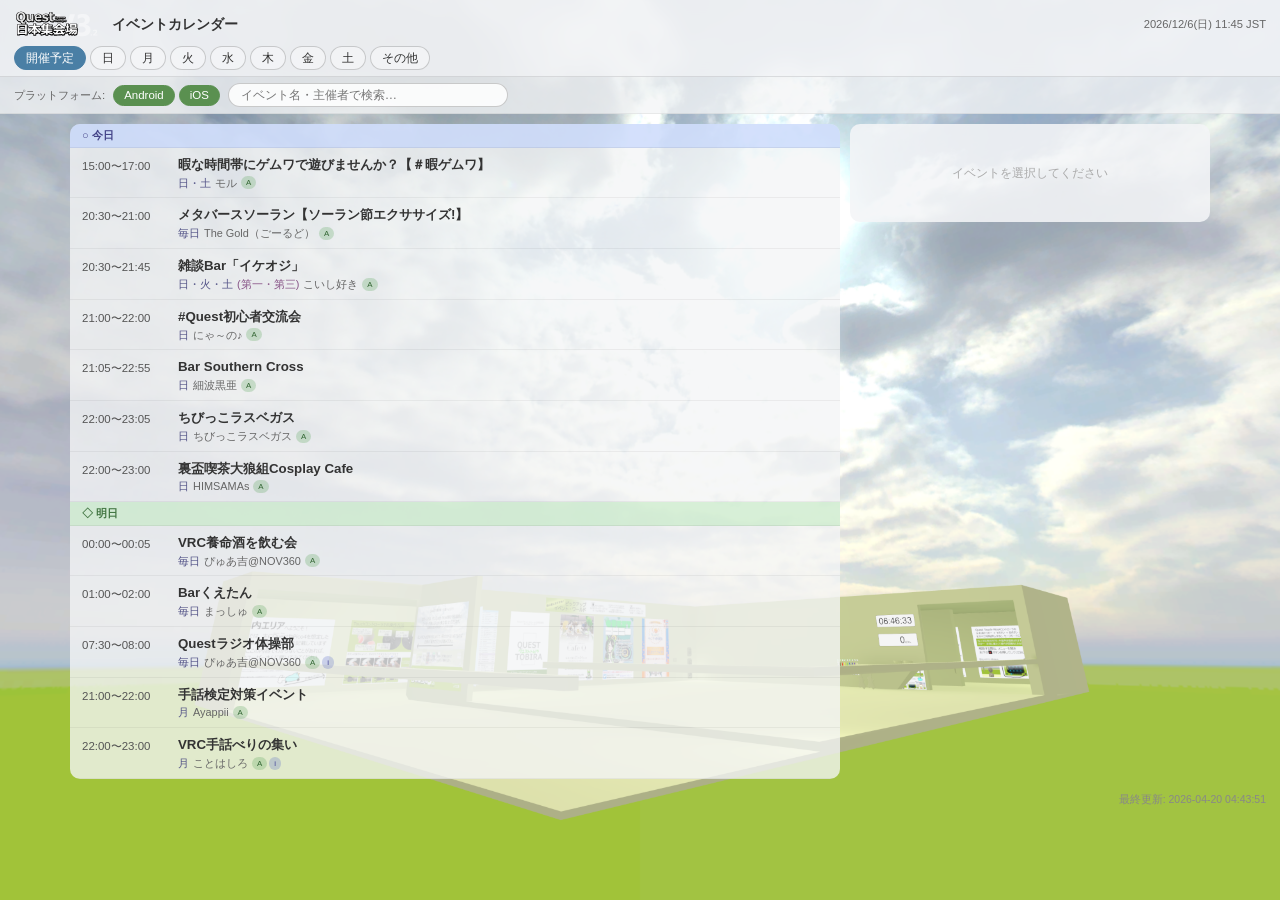
==== qevcal-viewer.html @ d980b52b "Add qevcal-viewer.html - QevCal JSON web viewer Agent-Logs-Url: https://github.com/queshu-official/q" ====
<!DOCTYPE html>
<html lang="ja">

<head>
  <meta charset="utf-8" />
  <meta name="viewport" content="width=device-width, initial-scale=1.0, user-scalable=no" />
  <title>QevCal ビューワー - クエ集イベントカレンダー</title>
  <link rel="stylesheet" href="reset.css" />
  <meta name="description" content="VRChatワールド「Quest日本集会場 (クエ集)」のイベントカレンダービューワーです。" />
  <style>
    /* ========== Base ========== */
    body {
      font-family: "Meiryo UI", MeiryoUI, "メイリオ", Meiryo, "游ゴシック", "Yu Gothic", YuGothic,
        "Hiragino Kaku Gothic ProN", "Hiragino Kaku Gothic Pro", "ＭＳ ゴシック", sans-serif;
      background-image: url(queshu_visual.png);
      background-position: center center;
      background-repeat: no-repeat;
      background-attachment: fixed;
      background-size: cover;
      min-height: 100vh;
      color: #333;
      font-size: 14px;
    }

    a { color: inherit; text-decoration: none; }
    a:hover { text-decoration: underline; }

    /* ========== Header ========== */
    .viewer-header {
      background: rgba(244, 245, 247, 0.92);
      backdrop-filter: blur(6px);
      padding: 8px 14px 6px;
      position: sticky;
      top: 0;
      z-index: 100;
      border-bottom: 1px solid rgba(0, 0, 0, 0.1);
    }

    .header-top {
      display: flex;
      align-items: center;
      gap: 10px;
      margin-bottom: 6px;
    }

    .header-logo { height: 32px; }

    .header-title {
      font-weight: bold;
      font-size: 1em;
      white-space: nowrap;
    }

    .current-datetime {
      margin-left: auto;
      font-size: 0.8em;
      color: #666;
      white-space: nowrap;
    }

    /* ========== Nav buttons ========== */
    .nav-buttons {
      display: flex;
      flex-wrap: wrap;
      gap: 4px;
    }

    .nav-btn {
      padding: 4px 11px;
      border-radius: 9999px;
      background: rgba(244, 245, 247, 0.8);
      border: 1px solid rgba(0, 0, 0, 0.18);
      cursor: pointer;
      font-size: 0.88em;
      transition: background 0.15s, color 0.15s;
      white-space: nowrap;
    }

    .nav-btn:hover { background: rgba(200, 220, 240, 0.9); }

    .nav-btn.active {
      background: #4a7fa5;
      color: #fff;
      border-color: #4a7fa5;
    }

    /* ========== Controls bar ========== */
    .controls {
      display: flex;
      align-items: center;
      flex-wrap: wrap;
      gap: 8px;
      padding: 6px 14px;
      background: rgba(244, 245, 247, 0.78);
      border-bottom: 1px solid rgba(0, 0, 0, 0.06);
    }

    .platform-label { font-size: 0.82em; color: #666; }

    .platform-toggles { display: flex; gap: 4px; }

    .toggle-btn {
      padding: 3px 10px;
      border-radius: 9999px;
      background: rgba(220, 225, 230, 0.8);
      border: 1px solid rgba(0, 0, 0, 0.15);
      cursor: pointer;
      font-size: 0.82em;
      transition: background 0.15s, color 0.15s;
    }

    .toggle-btn.active {
      background: #5a9050;
      color: #fff;
      border-color: #5a9050;
    }

    .search-input {
      flex: 1;
      min-width: 140px;
      max-width: 280px;
      padding: 4px 12px;
      border-radius: 9999px;
      border: 1px solid rgba(0, 0, 0, 0.2);
      background: rgba(255, 255, 255, 0.85);
      font-size: 0.88em;
    }

    .search-input:focus { outline: none; border-color: #4a7fa5; }

    /* ========== Main layout ========== */
    .viewer-main {
      display: grid;
      grid-template-columns: 1fr 360px;
      gap: 10px;
      padding: 10px;
      max-width: 1160px;
      margin: 0 auto;
    }

    /* ========== Event list panel ========== */
    .event-list-panel {
      background: rgba(244, 245, 247, 0.78);
      border-radius: 10px;
      overflow-y: auto;
      max-height: calc(100vh - 140px);
    }

    /* Section headers (開催中 / これから / 今日 / 明日) */
    .section-header {
      padding: 5px 12px;
      font-size: 0.78em;
      font-weight: bold;
      background: rgba(190, 205, 220, 0.55);
      border-bottom: 1px solid rgba(0, 0, 0, 0.06);
      position: sticky;
      top: 0;
      z-index: 5;
    }

    .section-header.now    { color: #b33; background: rgba(255, 200, 200, 0.6); }
    .section-header.upcoming { color: #864; background: rgba(255, 235, 150, 0.6); }
    .section-header.today  { color: #448; background: rgba(190, 210, 255, 0.6); }
    .section-header.tomorrow { color: #474; background: rgba(195, 235, 195, 0.6); }

    /* Event item */
    .event-item {
      display: flex;
      align-items: flex-start;
      padding: 8px 12px;
      border-bottom: 1px solid rgba(0, 0, 0, 0.05);
      cursor: pointer;
      transition: background 0.12s;
    }

    .event-item:hover { background: rgba(180, 210, 235, 0.45); }
    .event-item.selected { background: rgba(74, 127, 165, 0.22); }

    .event-time {
      font-size: 0.82em;
      color: #555;
      min-width: 88px;
      margin-right: 8px;
      padding-top: 2px;
      white-space: nowrap;
      line-height: 1.5;
    }

    .event-info { flex: 1; min-width: 0; }

    .event-name {
      font-size: 0.95em;
      font-weight: bold;
      line-height: 1.4;
      word-break: break-all;
    }

    .event-meta {
      display: flex;
      flex-wrap: wrap;
      align-items: center;
      gap: 4px;
      font-size: 0.78em;
      color: #666;
      margin-top: 2px;
    }

    .event-schedule { color: #558; }
    .event-biweekly { color: #858; }

    .platform-badges { display: flex; gap: 2px; }

    .platform-badge {
      font-size: 0.72em;
      padding: 1px 5px;
      border-radius: 9999px;
      line-height: 1.4;
    }

    .platform-badge.android { background: rgba(80, 160, 80, 0.25); color: #363; }
    .platform-badge.ios     { background: rgba(80, 100, 200, 0.25); color: #449; }

    /* Empty / loading state */
    .empty-state {
      padding: 28px 20px;
      text-align: center;
      color: #888;
      font-size: 0.9em;
    }

    /* ========== Detail panel ========== */
    .detail-panel {
      background: rgba(244, 245, 247, 0.88);
      border-radius: 10px;
      padding: 14px;
      overflow-y: auto;
      max-height: calc(100vh - 140px);
      position: sticky;
      top: 10px;
      align-self: start;
    }

    .detail-close-btn {
      display: none;
      position: absolute;
      top: 8px;
      right: 12px;
      cursor: pointer;
      font-size: 1.2em;
      color: #888;
      background: none;
      border: none;
    }

    .detail-empty {
      color: #aaa;
      text-align: center;
      padding: 28px 12px;
      font-size: 0.88em;
    }

    .detail-event-name {
      font-size: 1.05em;
      font-weight: bold;
      line-height: 1.5;
      margin-bottom: 12px;
      word-break: break-all;
    }

    .detail-row {
      display: flex;
      gap: 8px;
      margin-bottom: 7px;
      font-size: 0.88em;
    }

    .detail-label {
      color: #888;
      min-width: 64px;
      flex-shrink: 0;
    }

    .detail-value { flex: 1; word-break: break-all; }

    .detail-notice {
      margin-top: 10px;
      padding: 8px 10px;
      background: rgba(255, 220, 90, 0.3);
      border-radius: 8px;
      font-size: 0.82em;
      color: #664;
      border-left: 3px solid rgba(200, 160, 0, 0.5);
    }

    .detail-info {
      margin-top: 10px;
      padding: 8px 10px;
      background: rgba(210, 225, 250, 0.35);
      border-radius: 8px;
      font-size: 0.82em;
      color: #445;
      line-height: 1.6;
    }

    .detail-note {
      margin-top: 8px;
      padding: 8px 10px;
      background: rgba(210, 235, 210, 0.35);
      border-radius: 8px;
      font-size: 0.82em;
      color: #464;
      line-height: 1.6;
    }

    .group-link {
      color: #4a7fa5;
      text-decoration: underline;
      word-break: break-all;
    }

    .cross-midnight-note {
      font-size: 0.8em;
      color: #888;
      margin-left: 4px;
    }

    /* ========== Update info ========== */
    .update-info {
      font-size: 0.75em;
      color: #888;
      text-align: right;
      padding: 4px 14px 10px;
    }

    /* ========== Mobile ========== */
    @media (max-width: 768px) {
      body { font-size: 13px; }

      .viewer-main {
        grid-template-columns: 1fr;
        padding: 6px;
        gap: 0;
      }

      .event-list-panel {
        border-radius: 10px 10px 0 0;
        max-height: calc(100vh - 150px);
      }

      .detail-panel {
        display: none;
        position: fixed;
        bottom: 0;
        left: 0;
        right: 0;
        top: auto;
        max-height: 62vh;
        border-radius: 14px 14px 0 0;
        z-index: 200;
        box-shadow: 0 -4px 24px rgba(0, 0, 0, 0.25);
        background: rgba(244, 245, 247, 0.97);
        align-self: auto;
        position: fixed;
      }

      .detail-panel.open { display: block; }

      .detail-close-btn { display: block; }

      .header-top { flex-wrap: wrap; }
      .current-datetime { font-size: 0.75em; }

      .controls { padding: 5px 10px; }
      .search-input { max-width: none; }
    }
  </style>
</head>

<body>
  <!-- ========== Header ========== -->
  <header class="viewer-header">
    <div class="header-top">
      <a href="./"><img class="header-logo" src="queshulogo_vector.svg" alt="Quest日本集会場" /></a>
      <span class="header-title">イベントカレンダー</span>
      <span class="current-datetime" id="currentDateTime"></span>
    </div>
    <nav class="nav-buttons" id="navButtons" role="navigation" aria-label="表示切替">
      <button class="nav-btn active" data-view="daily">開催予定</button>
      <button class="nav-btn" data-view="0">日</button>
      <button class="nav-btn" data-view="1">月</button>
      <button class="nav-btn" data-view="2">火</button>
      <button class="nav-btn" data-view="3">水</button>
      <button class="nav-btn" data-view="4">木</button>
      <button class="nav-btn" data-view="5">金</button>
      <button class="nav-btn" data-view="6">土</button>
      <button class="nav-btn" data-view="none">その他</button>
    </nav>
  </header>

  <!-- ========== Controls ========== -->
  <div class="controls">
    <span class="platform-label">プラットフォーム:</span>
    <div class="platform-toggles">
      <button class="toggle-btn active" id="toggleAndroid">Android</button>
      <button class="toggle-btn active" id="toggleIOS">iOS</button>
    </div>
    <input type="search" class="search-input" id="searchInput"
      placeholder="イベント名・主催者で検索…" autocomplete="off" />
  </div>

  <!-- ========== Main layout ========== -->
  <div class="viewer-main">
    <!-- Event list -->
    <div class="event-list-panel" id="eventListPanel" role="list">
      <div class="empty-state">読み込み中…</div>
    </div>

    <!-- Detail panel -->
    <div class="detail-panel" id="detailPanel" role="complementary" aria-label="イベント詳細">
      <button class="detail-close-btn" id="detailCloseBtn" aria-label="閉じる">✕</button>
      <div class="detail-empty" id="detailEmpty">イベントを選択してください</div>
      <div id="detailContent" hidden></div>
    </div>
  </div>

  <div class="update-info" id="updateInfo"></div>

  <!-- ========== Script ========== -->
  <script>
    /* ============================================================
     * Constants  (mirroring QevCalEnums.cs)
     * ============================================================ */

    /** dayOfWeek bit index → JS getDay() value (0=Sun … 6=Sat) */
    const DAY_NAMES = ['日', '月', '火', '水', '木', '金', '土'];
    const ORDINALS  = ['一', '二', '三', '四', '五'];

    /**
     * joinMethod display labels.
     * Values correspond to VRChat instance access types stored in qevcal.json.
     */
    const JOIN_METHOD_LABELS = {
      1: 'パブリック',
      2: 'グループ公開',
      3: 'フレンド',
      4: 'フレンド+',
      5: 'グループ+',
      6: 'グループ+公開',
      7: 'グループ招待+',
      8: 'グループ',
      9: 'グループ招待'
    };

    /** joinMethod values that require group membership → show GROUP_INSTANCE_NOTICE */
    const GROUP_JOIN_METHODS = new Set([2, 5, 6, 7, 8, 9]);

    const GROUP_INSTANCE_NOTICE =
      'このイベントの参加にはVRChatグループへの参加が必要な場合があります。' +
      'グループIDのリンクからグループに加入してください。';

    /* ============================================================
     * Application state
     * ============================================================ */

    let allEvents    = [];   // raw event objects (augmented with _idx)
    let currentView  = 'daily'; // 'daily' | '0'–'6' (JS day) | 'none'
    let platformFilter = { android: true, ios: true };
    let searchQuery  = '';
    let selectedEventIdx = -1;
    let updateAt     = '';

    /* ============================================================
     * Utility functions
     * ============================================================ */

    /**
     * Return a Date whose UTC fields equal the current Japan Standard Time.
     * Use getUTC*() methods on the returned object to get JST values.
     */
    function getJSTNow() {
      return new Date(Date.now() + 9 * 3600 * 1000);
    }

    /** Convert HHMM integer to minutes from midnight (e.g. 2130 → 1290) */
    function timeToMinutes(t) {
      return Math.floor(t / 100) * 60 + (t % 100);
    }

    /** Format HHMM integer as "HH:MM" string */
    function formatTime(t) {
      const h = Math.floor(t / 100);
      const m = t % 100;
      return String(h).padStart(2, '0') + ':' + String(m).padStart(2, '0');
    }

    /** Build "HH:MM〜HH:MM" (or "HH:MM〜" when endTime crosses midnight to 00:00) */
    function formatTimeRange(event) {
      const start = formatTime(event.startTime);
      if (event.endTime === 0 && event.startTime > 0) {
        return start + '〜';
      }
      return start + '〜' + formatTime(event.endTime);
    }

    /**
     * Returns true when an event's end time is on the NEXT calendar day.
     * Cases:
     *   endTime > 0 && endTime < startTime   → e.g. 23:30–00:30
     *   endTime === 0 && startTime > 0        → starts today, ends at exactly midnight
     */
    function isCrossMidnight(event) {
      if (event.endTime > 0 && event.endTime < event.startTime) return true;
      if (event.endTime === 0 && event.startTime > 0) return true;
      return false;
    }

    /**
     * IsInCurrentWeek (mirroring QevCalMain.IsInCurrentWeek):
     * Returns true when the event's biweekly bitmask includes the occurrence
     * of its weekday for the given date.
     *
     * biweekly bits:  bit0 = 1st, bit1 = 2nd, bit2 = 3rd, bit3 = 4th, bit4 = 5th
     * occurrence = Math.ceil(date / 7) works for any weekday in any month.
     */
    function isInCurrentWeek(biweekly, date) {
      if (!biweekly) return true; // 0 → every week
      const occurrence = Math.ceil(date.getUTCDate() / 7); // 1–5
      return (biweekly & (1 << (occurrence - 1))) !== 0;
    }

    /** True when the event's dayOfWeek bitmask includes jsDay (0=Sun…6=Sat) */
    function hasDayBit(dayOfWeek, jsDay) {
      return (dayOfWeek & (1 << jsDay)) !== 0;
    }

    /** Platform filter: show event if it runs on at least one enabled platform */
    function matchesPlatform(event) {
      // Both off → treat as "no filter"
      if (!platformFilter.android && !platformFilter.ios) return true;
      const hasAndroid = (event.platform & 1) !== 0;
      const hasIOS     = (event.platform & 2) !== 0;
      if (platformFilter.android && hasAndroid) return true;
      if (platformFilter.ios     && hasIOS)     return true;
      return false;
    }

    /** Search filter: match event name or organizer (case-insensitive) */
    function matchesSearch(event) {
      if (!searchQuery) return true;
      const q = searchQuery.toLowerCase();
      return event.eventName.toLowerCase().includes(q) ||
             event.organizer.toLowerCase().includes(q);
    }

    /** Build day-of-week label string, e.g. "月・水・金" or "毎日" */
    function getDayLabel(dayOfWeek) {
      if (dayOfWeek === 127) return '毎日';
      if (dayOfWeek === 0)   return '';
      const days = [];
      for (let i = 0; i < 7; i++) {
        if (dayOfWeek & (1 << i)) days.push(DAY_NAMES[i]);
      }
      return days.join('・');
    }

    /** Build biweekly label, e.g. "第一・第三" */
    function getBiweeklyLabel(biweekly) {
      if (!biweekly) return '';
      const weeks = [];
      for (let i = 0; i < 5; i++) {
        if (biweekly & (1 << i)) weeks.push('第' + ORDINALS[i]);
      }
      return weeks.join('・');
    }

    /* ============================================================
     * Core filtering logic  (mirroring QevCalMain._SetDayOfWeek)
     * ============================================================ */

    /**
     * GetStartedEvent: returns true when an event is currently in progress.
     * Handles cross-midnight events:
     *   - started today and still going (cross-midnight)
     *   - started yesterday and hasn't ended yet today
     *
     * @param {object} event
     * @param {number} nowMinutes  - current time in minutes from midnight (JST)
     * @param {boolean} isYesterdayCheck - true when testing "started yesterday" path
     */
    function getStartedEvent(event, nowMinutes, isYesterdayCheck) {
      const startMin = timeToMinutes(event.startTime);
      const endMin   = timeToMinutes(event.endTime);

      if (isYesterdayCheck) {
        // Event started yesterday and crosses midnight into today
        if (!isCrossMidnight(event)) return false;
        // endTime === 0 → ended exactly at midnight (not in progress any more)
        if (event.endTime === 0) return false;
        return nowMinutes < endMin; // still running if we haven't reached endTime yet
      }

      if (isCrossMidnight(event)) {
        // Started today, crosses midnight → in progress from startTime onwards
        return nowMinutes >= startMin;
      }

      // Regular (same-day) event
      if (event.endTime === 0 && event.startTime === 0) return false; // edge case
      if (endMin === 0) return false; // shouldn't happen for same-day, but guard
      return startMin <= nowMinutes && nowMinutes < endMin;
    }

    /**
     * GetFilteredEvents: return events for a specific day-of-week tab.
     * (mirroring QevCalMain.GetFilteredEvents for the day tabs)
     */
    function getFilteredEvents(jsDay) {
      return allEvents.filter(event => {
        if (!matchesPlatform(event)) return false;
        if (!matchesSearch(event))   return false;
        if (event.dayOfWeek === 0)   return false; // "none" only
        return hasDayBit(event.dayOfWeek, jsDay);
      }).sort((a, b) => a.startTime - b.startTime || a.eventName.localeCompare(b.eventName, 'ja'));
    }

    /** Get events for the その他 tab (dayOfWeek === 0) */
    function getNoneEvents() {
      return allEvents.filter(event => {
        if (!matchesPlatform(event)) return false;
        if (!matchesSearch(event))   return false;
        return event.dayOfWeek === 0;
      });
    }

    /**
     * GetDailyEvents: categorise events for the 開催予定 (Daily) view.
     * Returns { now, upcoming, today, tomorrow } arrays.
     *
     * Section definitions (mirroring QevCalColumn.cs headers):
     *   NOW_STARTED → 開催中  : currently in progress
     *   UPCOMING    → これから : starts within the next 60 minutes
     *   TODAY       → 今日    : starts later today
     *   TOMORROW    → 明日    : scheduled for tomorrow
     */
    function getDailyEvents(now) {
      const nowMin     = now.getUTCHours() * 60 + now.getUTCMinutes();
      const todayDow   = now.getUTCDay(); // 0=Sun … 6=Sat
      const todayDate  = new Date(Date.UTC(now.getUTCFullYear(), now.getUTCMonth(), now.getUTCDate()));
      const yestDate   = new Date(todayDate.getTime() - 86400000);
      const tmrwDate   = new Date(todayDate.getTime() + 86400000);
      const yestDow    = (todayDow + 6) % 7;
      const tmrwDow    = (todayDow + 1) % 7;

      const result = { now: [], upcoming: [], today: [], tomorrow: [] };

      for (const event of allEvents) {
        if (!matchesPlatform(event)) continue;
        if (!matchesSearch(event))   continue;

        /* ---- Does the event occur today? ---- */
        let isToday    = false;
        let isTomorrow = false;

        if (event.dayOfWeek === 0) {
          // Date-specific (dateInMonth) event
          const dim = event.dateInMonth;
          if (dim !== '' && dim !== null && dim !== undefined) {
            const dimStr = String(dim);
            const dates  = dimStr.split(',')
              .map(s => parseInt(s.trim(), 10))
              .filter(n => !isNaN(n));
            if (dates.includes(todayDate.getUTCDate()))  isToday    = true;
            if (dates.includes(tmrwDate.getUTCDate()))   isTomorrow = true;
          }
        } else {
          if (hasDayBit(event.dayOfWeek, todayDow) && isInCurrentWeek(event.biweekly, todayDate)) {
            isToday = true;
          }
          if (hasDayBit(event.dayOfWeek, tmrwDow) && isInCurrentWeek(event.biweekly, tmrwDate)) {
            isTomorrow = true;
          }
        }

        /* ---- Cross-midnight: started yesterday, still running today? ---- */
        let isYestCross = false;
        if (isCrossMidnight(event) && event.dayOfWeek !== 0) {
          if (hasDayBit(event.dayOfWeek, yestDow) && isInCurrentWeek(event.biweekly, yestDate)) {
            isYestCross = true;
          }
        }

        /* ---- Categorise ---- */
        const startMin = timeToMinutes(event.startTime);

        // NOW_STARTED
        const isNow = (isToday && getStartedEvent(event, nowMin, false)) ||
                      (isYestCross && getStartedEvent(event, nowMin, true));

        if (isNow) {
          result.now.push(event);
          continue;
        }

        // UPCOMING (starts within 60 min, only future today events)
        if (isToday && startMin > nowMin && startMin - nowMin <= 60) {
          result.upcoming.push(event);
          continue;
        }

        // TODAY (future today events, not upcoming)
        if (isToday && startMin > nowMin) {
          result.today.push(event);
          continue;
        }

        // TOMORROW
        if (isTomorrow) {
          result.tomorrow.push(event);
        }
      }

      const sortFn = (a, b) => a.startTime - b.startTime ||
        a.eventName.localeCompare(b.eventName, 'ja');
      result.now.sort(sortFn);
      result.upcoming.sort(sortFn);
      result.today.sort(sortFn);
      result.tomorrow.sort(sortFn);

      return result;
    }

    /* ============================================================
     * HTML helpers
     * ============================================================ */

    function esc(str) {
      return String(str)
        .replace(/&/g, '&amp;')
        .replace(/</g, '&lt;')
        .replace(/>/g, '&gt;')
        .replace(/"/g, '&quot;');
    }

    function platformBadgesHtml(platform) {
      const parts = [];
      if (platform & 1) parts.push('<span class="platform-badge android">A</span>');
      if (platform & 2) parts.push('<span class="platform-badge ios">i</span>');
      return parts.length
        ? '<span class="platform-badges">' + parts.join('') + '</span>'
        : '';
    }

    /** Render a single event list item (mirroring QevCalColumn list cell) */
    function renderEventItem(event) {
      const dayLabel      = getDayLabel(event.dayOfWeek);
      const biweeklyLabel = getBiweeklyLabel(event.biweekly);
      const isSelected    = event._idx === selectedEventIdx ? ' selected' : '';

      let scheduleHtml = '';
      if (event.dayOfWeek !== 0) {
        if (dayLabel)      scheduleHtml += '<span class="event-schedule">' + esc(dayLabel) + '</span>';
        if (biweeklyLabel) scheduleHtml += '<span class="event-biweekly">(' + esc(biweeklyLabel) + ')</span>';
      } else {
        const dim = event.dateInMonth;
        if (dim !== '' && dim !== null && dim !== undefined) {
          const dimStr = String(dim);
          const dimNum = parseInt(dimStr, 10);
          const label  = !isNaN(dimNum) ? '毎月' + dimNum + '日' : dimStr;
          scheduleHtml += '<span class="event-schedule">' + esc(label) + '</span>';
        }
      }

      return '<div class="event-item' + isSelected + '" role="listitem" data-idx="' + event._idx + '">' +
        '<div class="event-time">' + esc(formatTimeRange(event)) + '</div>' +
        '<div class="event-info">' +
          '<div class="event-name">' + esc(event.eventName) + '</div>' +
          '<div class="event-meta">' +
            scheduleHtml +
            (event.organizer ? '<span>' + esc(event.organizer) + '</span>' : '') +
            platformBadgesHtml(event.platform) +
          '</div>' +
        '</div>' +
      '</div>';
    }

    function renderSectionHeader(text, cls) {
      return '<div class="section-header ' + cls + '">' + esc(text) + '</div>';
    }

    /* ============================================================
     * View renderers
     * ============================================================ */

    function renderDailyView(grouped) {
      let html = '';

      if (grouped.now.length) {
        html += renderSectionHeader('● 開催中', 'now');
        grouped.now.forEach(e => { html += renderEventItem(e); });
      }
      if (grouped.upcoming.length) {
        html += renderSectionHeader('◎ これから', 'upcoming');
        grouped.upcoming.forEach(e => { html += renderEventItem(e); });
      }
      if (grouped.today.length) {
        html += renderSectionHeader('○ 今日', 'today');
        grouped.today.forEach(e => { html += renderEventItem(e); });
      }
      if (grouped.tomorrow.length) {
        html += renderSectionHeader('◇ 明日', 'tomorrow');
        grouped.tomorrow.forEach(e => { html += renderEventItem(e); });
      }

      if (!html) {
        html = '<div class="empty-state">本日のイベントはありません</div>';
      }
      return html;
    }

    function renderDayView(jsDay) {
      const events = getFilteredEvents(jsDay);
      if (!events.length) {
        return '<div class="empty-state">' + DAY_NAMES[jsDay] + '曜日のイベントはありません</div>';
      }
      return events.map(renderEventItem).join('');
    }

    function renderNoneView() {
      const events = getNoneEvents();
      if (!events.length) {
        return '<div class="empty-state">その他のイベントはありません</div>';
      }
      return events.map(renderEventItem).join('');
    }

    /* ============================================================
     * Detail panel  (mirroring QevCalOverview.cs)
     * ============================================================ */

    function renderDetail(event) {
      const emptyEl   = document.getElementById('detailEmpty');
      const contentEl = document.getElementById('detailContent');

      if (!event) {
        emptyEl.removeAttribute('hidden');
        contentEl.setAttribute('hidden', '');
        return;
      }

      emptyEl.setAttribute('hidden', '');
      contentEl.removeAttribute('hidden');

      const joinLabel  = JOIN_METHOD_LABELS[event.joinMethod] || ('方式 ' + event.joinMethod);
      const isGroupType = GROUP_JOIN_METHODS.has(event.joinMethod);
      const biweeklyLabel = getBiweeklyLabel(event.biweekly);
      const crossMid   = isCrossMidnight(event);

      let html = '<div class="detail-event-name">' + esc(event.eventName) + '</div>';

      // Organizer
      if (event.organizer) {
        html += detailRow('主催者', esc(event.organizer));
      }

      // Time
      let timeVal = esc(formatTimeRange(event));
      if (crossMid) timeVal += '<span class="cross-midnight-note">（日付跨ぎ）</span>';
      html += detailRow('時間', timeVal);

      // Schedule
      if (event.dayOfWeek !== 0) {
        const dayLabel = getDayLabel(event.dayOfWeek);
        let sched = esc(dayLabel);
        if (biweeklyLabel) sched += ' <span style="color:#858">' + esc(biweeklyLabel) + '</span>';
        html += detailRow('開催日', sched);
      } else {
        const dim = event.dateInMonth;
        if (dim !== '' && dim !== null && dim !== undefined) {
          const dimStr = String(dim);
          const dimNum = parseInt(dimStr, 10);
          const label  = !isNaN(dimNum) ? '毎月' + dimNum + '日' : esc(dimStr);
          html += detailRow('開催日', label);
        }
      }

      // Join method
      html += detailRow('参加方法', esc(joinLabel));

      // Platform
      const platformNames = [];
      if (event.platform & 1) platformNames.push('Android (Quest)');
      if (event.platform & 2) platformNames.push('iOS (PC)');
      html += detailRow('対応機種', esc(platformNames.join(' / ')));

      // GROUP_INSTANCE_NOTICE
      if (isGroupType && event.groupId) {
        html += '<div class="detail-notice">⚠ ' + esc(GROUP_INSTANCE_NOTICE) + '</div>';
      }

      // Group ID link
      if (event.groupId) {
        const groupUrl = 'https://vrchat.com/home/group/' + encodeURIComponent(event.groupId);
        const linkHtml = '<a class="group-link" href="' + esc(groupUrl) +
          '" target="_blank" rel="noopener noreferrer">' + esc(event.groupId) + '</a>';
        html += detailRow('グループ', linkHtml);
      }

      // Information
      if (event.information) {
        html += '<div class="detail-info">' + esc(event.information) + '</div>';
      }

      // Note
      if (event.note) {
        html += '<div class="detail-note">📝 ' + esc(event.note) + '</div>';
      }

      contentEl.innerHTML = html;

      // Open on mobile
      document.getElementById('detailPanel').classList.add('open');
    }

    function detailRow(label, valueHtml) {
      return '<div class="detail-row">' +
        '<span class="detail-label">' + esc(label) + '</span>' +
        '<span class="detail-value">' + valueHtml + '</span>' +
        '</div>';
    }

    /* ============================================================
     * Main render orchestrator
     * ============================================================ */

    function render() {
      const now      = getJSTNow();
      const listEl   = document.getElementById('eventListPanel');
      let html       = '';

      if (currentView === 'daily') {
        html = renderDailyView(getDailyEvents(now));
      } else if (currentView === 'none') {
        html = renderNoneView();
      } else {
        html = renderDayView(parseInt(currentView, 10));
      }

      listEl.innerHTML = html;

      // Attach click handlers
      listEl.querySelectorAll('.event-item').forEach(el => {
        el.addEventListener('click', () => {
          const idx = parseInt(el.dataset.idx, 10);
          selectEvent(idx);
        });
      });

      updateCurrentDateTime(now);
    }

    function selectEvent(idx) {
      selectedEventIdx = idx;
      const event = allEvents[idx];
      renderDetail(event);

      // Update selected class
      document.querySelectorAll('.event-item').forEach(el => {
        el.classList.toggle('selected', parseInt(el.dataset.idx, 10) === idx);
      });
    }

    function closeDetail() {
      document.getElementById('detailPanel').classList.remove('open');
      selectedEventIdx = -1;
      renderDetail(null);
      document.querySelectorAll('.event-item.selected').forEach(el => el.classList.remove('selected'));
    }

    function updateCurrentDateTime(now) {
      const el = document.getElementById('currentDateTime');
      if (!el) return;
      const y  = now.getUTCFullYear();
      const mo = now.getUTCMonth() + 1;
      const d  = now.getUTCDate();
      const dow = DAY_NAMES[now.getUTCDay()];
      const h  = String(now.getUTCHours()).padStart(2, '0');
      const mi = String(now.getUTCMinutes()).padStart(2, '0');
      el.textContent = y + '/' + mo + '/' + d + '(' + dow + ') ' + h + ':' + mi + ' JST';
    }

    /* ============================================================
     * Data loading
     * ============================================================ */

    async function loadData() {
      try {
        const resp = await fetch('./qevcal.json');
        if (!resp.ok) throw new Error('HTTP ' + resp.status);
        const data = await resp.json();

        // Augment each event with a stable index
        allEvents = (data.events || []).map((e, i) => Object.assign({}, e, { _idx: i }));
        updateAt  = data.updateAt || '';

        const updateEl = document.getElementById('updateInfo');
        if (updateEl && updateAt) {
          updateEl.textContent = '最終更新: ' + updateAt;
        }

        render();

        // Refresh display every 60 seconds (re-render daily view for time categories)
        setInterval(() => {
          if (currentView === 'daily') render();
          else updateCurrentDateTime(getJSTNow());
        }, 60000);

      } catch (err) {
        document.getElementById('eventListPanel').innerHTML =
          '<div class="empty-state">データの読み込みに失敗しました。<br>' + esc(String(err)) + '</div>';
        console.error('QevCal load error:', err);
      }
    }

    /* ============================================================
     * Event listeners
     * ============================================================ */

    // Nav tab buttons
    document.getElementById('navButtons').addEventListener('click', e => {
      const btn = e.target.closest('.nav-btn');
      if (!btn) return;
      document.querySelectorAll('.nav-btn').forEach(b => b.classList.remove('active'));
      btn.classList.add('active');
      currentView = btn.dataset.view;
      selectedEventIdx = -1;
      renderDetail(null);
      render();
    });

    // Platform toggles
    document.getElementById('toggleAndroid').addEventListener('click', function () {
      platformFilter.android = !platformFilter.android;
      this.classList.toggle('active', platformFilter.android);
      render();
    });

    document.getElementById('toggleIOS').addEventListener('click', function () {
      platformFilter.ios = !platformFilter.ios;
      this.classList.toggle('active', platformFilter.ios);
      render();
    });

    // Search (debounced)
    let searchTimer;
    document.getElementById('searchInput').addEventListener('input', function () {
      clearTimeout(searchTimer);
      searchTimer = setTimeout(() => {
        searchQuery = this.value.trim();
        render();
      }, 200);
    });

    // Close detail panel (mobile)
    document.getElementById('detailCloseBtn').addEventListener('click', closeDetail);

    // Close detail when tapping backdrop on mobile
    document.addEventListener('keydown', e => {
      if (e.key === 'Escape') closeDetail();
    });

    /* ============================================================
     * Bootstrap
     * ============================================================ */
    loadData();
  </script>
</body>

</html>
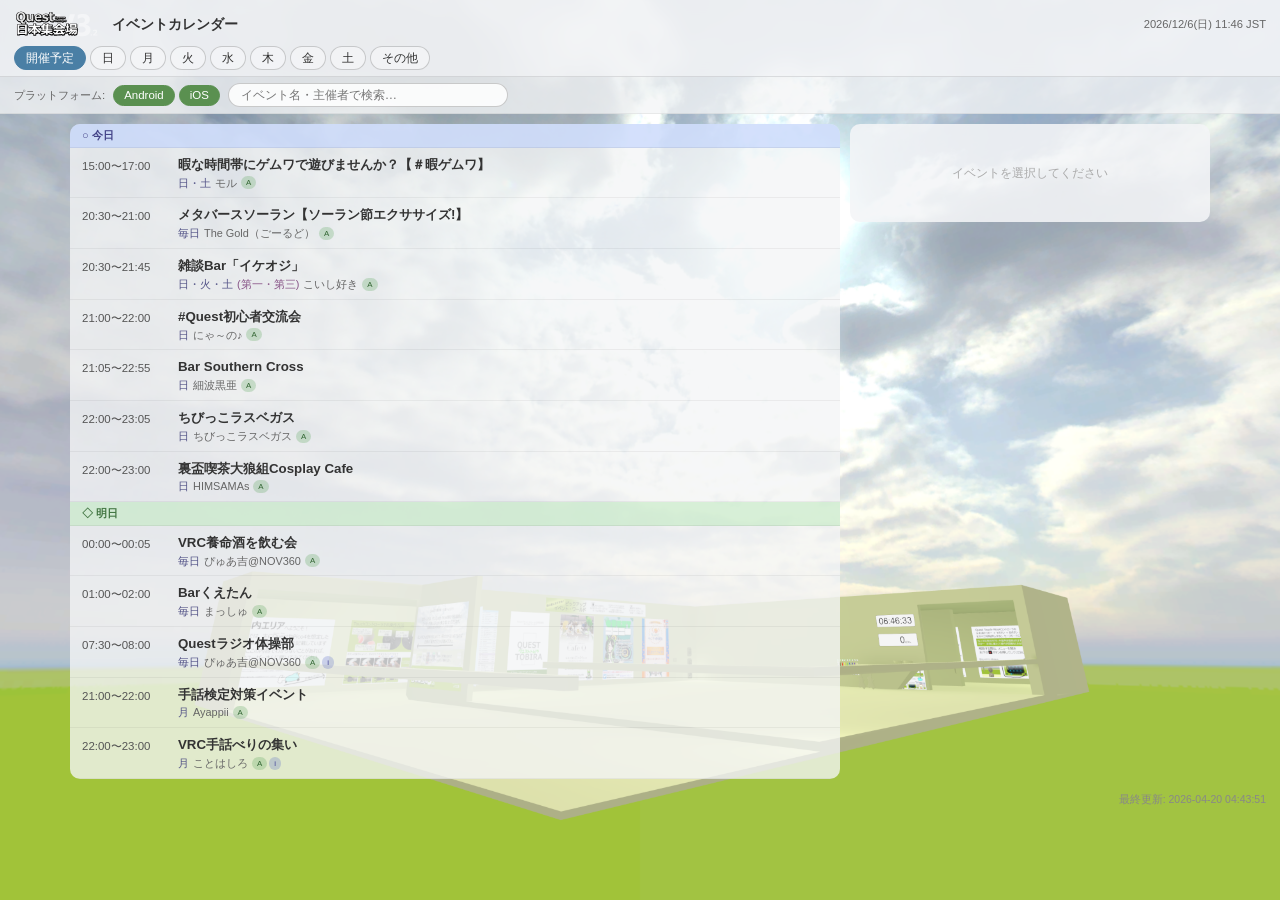
==== commit bf82071b: "Fix comment typo in isInCurrentWeek and clarify platform label Agent-Logs-Url: https://github.com/qu" ====
--- a/qevcal-viewer.html
+++ b/qevcal-viewer.html
@@ -520,7 +520,7 @@
      * of its weekday for the given date.
      *
      * biweekly bits:  bit0 = 1st, bit1 = 2nd, bit2 = 3rd, bit3 = 4th, bit4 = 5th
-     * occurrence = Math.ceil(date / 7) works for any weekday in any month.
+     * occurrence = Math.ceil(date.getUTCDate() / 7) works for any weekday in any month.
      */
     function isInCurrentWeek(biweekly, date) {
       if (!biweekly) return true; // 0 → every week
@@ -889,7 +889,7 @@
       // Platform
       const platformNames = [];
       if (event.platform & 1) platformNames.push('Android (Quest)');
-      if (event.platform & 2) platformNames.push('iOS (PC)');
+      if (event.platform & 2) platformNames.push('PC / iOS');
       html += detailRow('対応機種', esc(platformNames.join(' / ')));
 
       // GROUP_INSTANCE_NOTICE
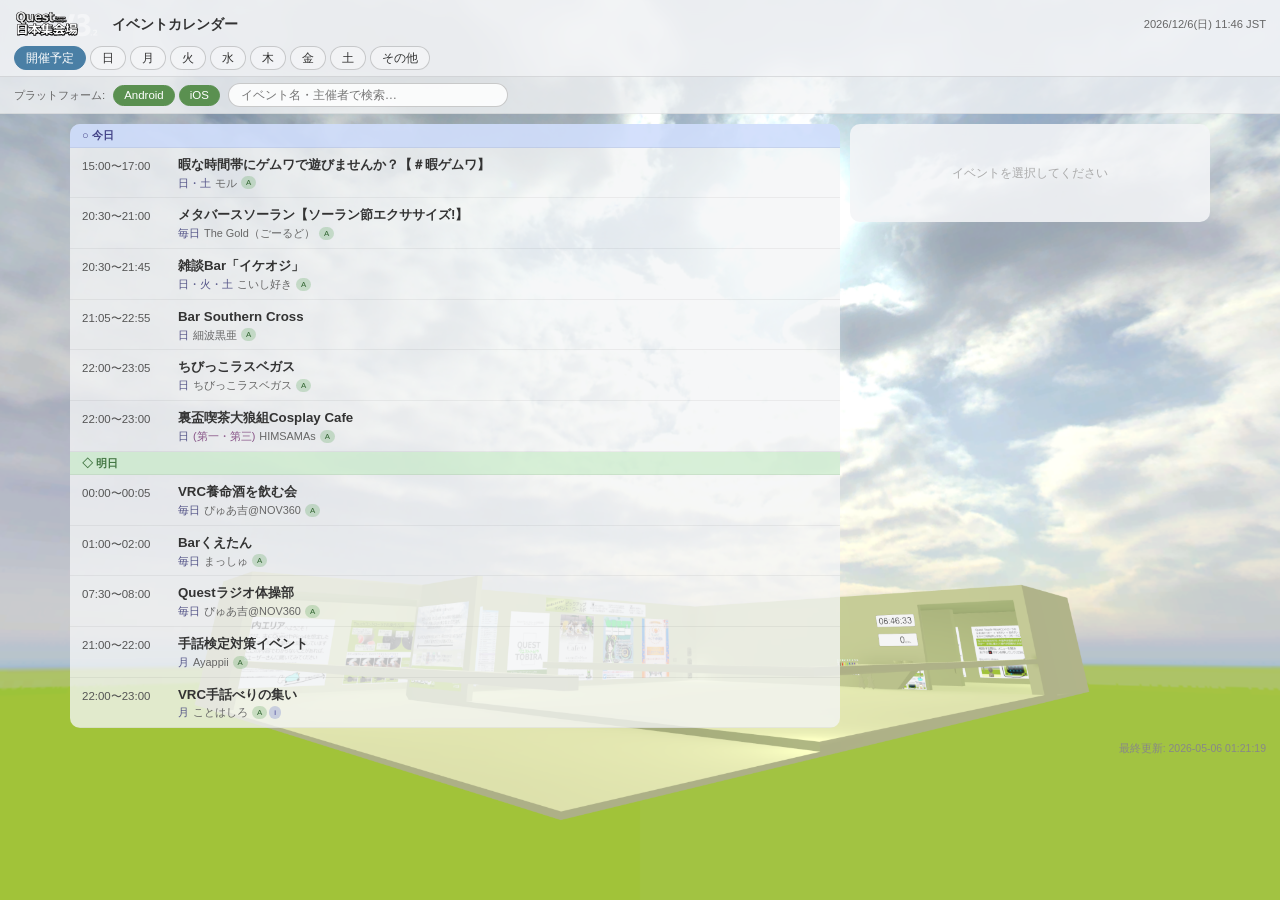
==== commit 4fa6596a: "norobots追加" ====
--- a/qevcal-viewer.html
+++ b/qevcal-viewer.html
@@ -4,6 +4,7 @@
 <head>
   <meta charset="utf-8" />
   <meta name="viewport" content="width=device-width, initial-scale=1.0, user-scalable=no" />
+  <meta name="robots" content="noindex,nofollow,noarchive">
   <title>QevCal ビューワー - クエ集イベントカレンダー</title>
   <link rel="stylesheet" href="reset.css" />
   <meta name="description" content="VRChatワールド「Quest日本集会場 (クエ集)」のイベントカレンダービューワーです。" />
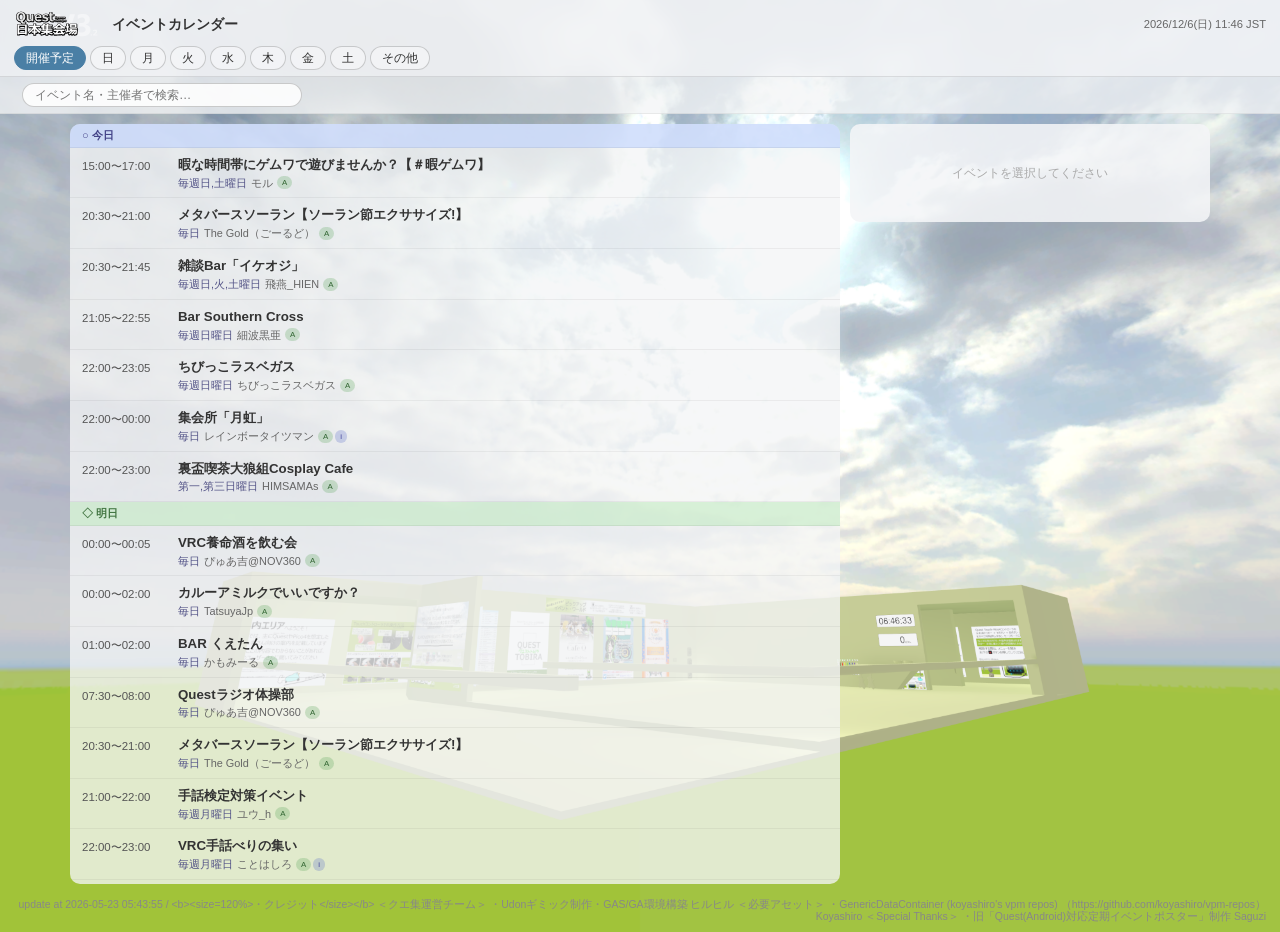
==== commit 9bb3aadb: "Align qevcal-viewer.html with current QevCalMain.cs behavior" ====
--- a/qevcal-viewer.html
+++ b/qevcal-viewer.html
@@ -116,6 +116,8 @@
       border-color: #5a9050;
     }
 
+    .toggle-btn[hidden] { display: none !important; }
+
     .search-input {
       flex: 1;
       min-width: 140px;
@@ -159,9 +161,9 @@
       z-index: 5;
     }
 
-    .section-header.now    { color: #b33; background: rgba(255, 200, 200, 0.6); }
+    .section-header.now { color: #b33; background: rgba(255, 200, 200, 0.6); }
     .section-header.upcoming { color: #864; background: rgba(255, 235, 150, 0.6); }
-    .section-header.today  { color: #448; background: rgba(190, 210, 255, 0.6); }
+    .section-header.today { color: #448; background: rgba(190, 210, 255, 0.6); }
     .section-header.tomorrow { color: #474; background: rgba(195, 235, 195, 0.6); }
 
     /* Event item */
@@ -208,7 +210,6 @@
 
     .event-schedule { color: #558; }
     .event-biweekly { color: #858; }
-
     .platform-badges { display: flex; gap: 2px; }
 
     .platform-badge {
@@ -219,7 +220,7 @@
     }
 
     .platform-badge.android { background: rgba(80, 160, 80, 0.25); color: #363; }
-    .platform-badge.ios     { background: rgba(80, 100, 200, 0.25); color: #449; }
+    .platform-badge.ios { background: rgba(80, 100, 200, 0.25); color: #449; }
 
     /* Empty / loading state */
     .empty-state {
@@ -301,6 +302,7 @@
       font-size: 0.82em;
       color: #445;
       line-height: 1.6;
+      white-space: pre-wrap;
     }
 
     .detail-note {
@@ -311,6 +313,7 @@
       font-size: 0.82em;
       color: #464;
       line-height: 1.6;
+      white-space: pre-wrap;
     }
 
     .group-link {
@@ -361,16 +364,12 @@
         box-shadow: 0 -4px 24px rgba(0, 0, 0, 0.25);
         background: rgba(244, 245, 247, 0.97);
         align-self: auto;
-        position: fixed;
       }
 
       .detail-panel.open { display: block; }
-
       .detail-close-btn { display: block; }
-
       .header-top { flex-wrap: wrap; }
       .current-datetime { font-size: 0.75em; }
-
       .controls { padding: 5px 10px; }
       .search-input { max-width: none; }
     }
@@ -378,7 +377,6 @@
 </head>
 
 <body>
-  <!-- ========== Header ========== -->
   <header class="viewer-header">
     <div class="header-top">
       <a href="./"><img class="header-logo" src="queshulogo_vector.svg" alt="Quest日本集会場" /></a>
@@ -398,10 +396,9 @@
     </nav>
   </header>
 
-  <!-- ========== Controls ========== -->
   <div class="controls">
-    <span class="platform-label">プラットフォーム:</span>
-    <div class="platform-toggles">
+    <span class="platform-label" id="platformLabel">プラットフォーム:</span>
+    <div class="platform-toggles" id="platformToggles">
       <button class="toggle-btn active" id="toggleAndroid">Android</button>
       <button class="toggle-btn active" id="toggleIOS">iOS</button>
     </div>
@@ -409,14 +406,11 @@
       placeholder="イベント名・主催者で検索…" autocomplete="off" />
   </div>
 
-  <!-- ========== Main layout ========== -->
   <div class="viewer-main">
-    <!-- Event list -->
     <div class="event-list-panel" id="eventListPanel" role="list">
       <div class="empty-state">読み込み中…</div>
     </div>
 
-    <!-- Detail panel -->
     <div class="detail-panel" id="detailPanel" role="complementary" aria-label="イベント詳細">
       <button class="detail-close-btn" id="detailCloseBtn" aria-label="閉じる">✕</button>
       <div class="detail-empty" id="detailEmpty">イベントを選択してください</div>
@@ -426,313 +420,267 @@
 
   <div class="update-info" id="updateInfo"></div>
 
-  <!-- ========== Script ========== -->
   <script>
-    /* ============================================================
-     * Constants  (mirroring QevCalEnums.cs)
-     * ============================================================ */
-
-    /** dayOfWeek bit index → JS getDay() value (0=Sun … 6=Sat) */
     const DAY_NAMES = ['日', '月', '火', '水', '木', '金', '土'];
-    const ORDINALS  = ['一', '二', '三', '四', '五'];
-
-    /**
-     * joinMethod display labels.
-     * Values correspond to VRChat instance access types stored in qevcal.json.
-     */
+    const ORDINALS = ['一', '二', '三', '四', '五'];
+    const UPCOMING_EVENT_HOUR_RANGE = 1;
+
+    const SPECIAL_FLAGS = {
+      hideEndTime: 1 << 0,
+      forceEveryDay: 1 << 1,
+      forceEveryWeek: 1 << 2
+    };
+
     const JOIN_METHOD_LABELS = {
-      1: 'パブリック',
-      2: 'グループ公開',
-      3: 'フレンド',
-      4: 'フレンド+',
-      5: 'グループ+',
-      6: 'グループ+公開',
-      7: 'グループ招待+',
-      8: 'グループ',
-      9: 'グループ招待'
+      0: 'その他',
+      1: 'Public',
+      2: 'GroupPublic',
+      3: 'Group+',
+      4: 'GroupOnly',
+      5: 'Friend+',
+      6: 'FriendOnly',
+      7: 'Invite',
+      8: 'グループ(種別未確認)',
+      9: 'フレンド(種別未確認)'
     };
 
-    /** joinMethod values that require group membership → show GROUP_INSTANCE_NOTICE */
-    const GROUP_JOIN_METHODS = new Set([2, 5, 6, 7, 8, 9]);
-
+    const GROUP_JOIN_METHODS = new Set([2, 3, 4, 8]);
     const GROUP_INSTANCE_NOTICE =
       'このイベントの参加にはVRChatグループへの参加が必要な場合があります。' +
       'グループIDのリンクからグループに加入してください。';
 
-    /* ============================================================
-     * Application state
-     * ============================================================ */
-
-    let allEvents    = [];   // raw event objects (augmented with _idx)
-    let currentView  = 'daily'; // 'daily' | '0'–'6' (JS day) | 'none'
-    let platformFilter = { android: true, ios: true };
-    let searchQuery  = '';
+    let allEvents = [];
+    let currentView = 'daily';
+    let onlyIos = false;
+    let allowIosToggle = true;
+    let searchQuery = '';
     let selectedEventIdx = -1;
-    let updateAt     = '';
-
-    /* ============================================================
-     * Utility functions
-     * ============================================================ */
-
-    /**
-     * Return a Date whose UTC fields equal the current Japan Standard Time.
-     * Use getUTC*() methods on the returned object to get JST values.
-     */
+    let updateAt = '';
+    let credit = '';
+
     function getJSTNow() {
       return new Date(Date.now() + 9 * 3600 * 1000);
     }
 
-    /** Convert HHMM integer to minutes from midnight (e.g. 2130 → 1290) */
     function timeToMinutes(t) {
       return Math.floor(t / 100) * 60 + (t % 100);
     }
 
-    /** Format HHMM integer as "HH:MM" string */
     function formatTime(t) {
       const h = Math.floor(t / 100);
       const m = t % 100;
       return String(h).padStart(2, '0') + ':' + String(m).padStart(2, '0');
     }
 
-    /** Build "HH:MM〜HH:MM" (or "HH:MM〜" when endTime crosses midnight to 00:00) */
+    function hasSpecialFlag(event, flag) {
+      return ((event.specialFlag || 0) & flag) !== 0;
+    }
+
+    function parseDateInMonth(dateInMonth) {
+      if (dateInMonth === '' || dateInMonth == null) return [];
+      return String(dateInMonth)
+        .split(',')
+        .map(s => parseInt(s.trim(), 10))
+        .filter(n => !Number.isNaN(n) && n >= 1 && n <= 31);
+    }
+
     function formatTimeRange(event) {
       const start = formatTime(event.startTime);
-      if (event.endTime === 0 && event.startTime > 0) {
-        return start + '〜';
-      }
+      if (hasSpecialFlag(event, SPECIAL_FLAGS.hideEndTime)) return start + '〜';
       return start + '〜' + formatTime(event.endTime);
     }
 
-    /**
-     * Returns true when an event's end time is on the NEXT calendar day.
-     * Cases:
-     *   endTime > 0 && endTime < startTime   → e.g. 23:30–00:30
-     *   endTime === 0 && startTime > 0        → starts today, ends at exactly midnight
-     */
     function isCrossMidnight(event) {
-      if (event.endTime > 0 && event.endTime < event.startTime) return true;
-      if (event.endTime === 0 && event.startTime > 0) return true;
-      return false;
-    }
-
-    /**
-     * IsInCurrentWeek (mirroring QevCalMain.IsInCurrentWeek):
-     * Returns true when the event's biweekly bitmask includes the occurrence
-     * of its weekday for the given date.
-     *
-     * biweekly bits:  bit0 = 1st, bit1 = 2nd, bit2 = 3rd, bit3 = 4th, bit4 = 5th
-     * occurrence = Math.ceil(date.getUTCDate() / 7) works for any weekday in any month.
-     */
-    function isInCurrentWeek(biweekly, date) {
-      if (!biweekly) return true; // 0 → every week
-      const occurrence = Math.ceil(date.getUTCDate() / 7); // 1–5
-      return (biweekly & (1 << (occurrence - 1))) !== 0;
-    }
-
-    /** True when the event's dayOfWeek bitmask includes jsDay (0=Sun…6=Sat) */
+      return timeToMinutes(event.endTime) < timeToMinutes(event.startTime);
+    }
+
+    function getNowWeek(date) {
+      return date.getUTCDay();
+    }
+
+    function isInCurrentWeek(date, dayOfWeek, biweekly, event) {
+      if (hasSpecialFlag(event, SPECIAL_FLAGS.forceEveryWeek) || !biweekly) return true;
+      if (!hasDayBit(dayOfWeek, getNowWeek(date))) return false;
+      const weekOfMonth = Math.floor((date.getUTCDate() - 1) / 7) + 1;
+      if (weekOfMonth < 1 || weekOfMonth > 5) return false;
+      const weekMask = 1 << (weekOfMonth - 1);
+      return (biweekly & weekMask) !== 0;
+    }
+
     function hasDayBit(dayOfWeek, jsDay) {
       return (dayOfWeek & (1 << jsDay)) !== 0;
     }
 
-    /** Platform filter: show event if it runs on at least one enabled platform */
     function matchesPlatform(event) {
-      // Both off → treat as "no filter"
-      if (!platformFilter.android && !platformFilter.ios) return true;
-      const hasAndroid = (event.platform & 1) !== 0;
-      const hasIOS     = (event.platform & 2) !== 0;
-      if (platformFilter.android && hasAndroid) return true;
-      if (platformFilter.ios     && hasIOS)     return true;
-      return false;
-    }
-
-    /** Search filter: match event name or organizer (case-insensitive) */
+      if (!allowIosToggle) return true;
+      if (!onlyIos) return true;
+      return (event.platform & 2) !== 0;
+    }
+
     function matchesSearch(event) {
       if (!searchQuery) return true;
       const q = searchQuery.toLowerCase();
-      return event.eventName.toLowerCase().includes(q) ||
-             event.organizer.toLowerCase().includes(q);
-    }
-
-    /** Build day-of-week label string, e.g. "月・水・金" or "毎日" */
-    function getDayLabel(dayOfWeek) {
-      if (dayOfWeek === 127) return '毎日';
-      if (dayOfWeek === 0)   return '';
+      return String(event.eventName || '').toLowerCase().includes(q) ||
+             String(event.organizer || '').toLowerCase().includes(q);
+    }
+
+    function getDayLabel(event) {
+      const dayOfWeek = event.dayOfWeek;
+      if (hasSpecialFlag(event, SPECIAL_FLAGS.forceEveryDay) || dayOfWeek === 127 || dayOfWeek === 0) return '毎日';
       const days = [];
       for (let i = 0; i < 7; i++) {
         if (dayOfWeek & (1 << i)) days.push(DAY_NAMES[i]);
       }
-      return days.join('・');
-    }
-
-    /** Build biweekly label, e.g. "第一・第三" */
-    function getBiweeklyLabel(biweekly) {
-      if (!biweekly) return '';
+      return days.join(',') + (days.length ? '曜日' : '');
+    }
+
+    function getBiweeklyLabel(event) {
+      if (hasSpecialFlag(event, SPECIAL_FLAGS.forceEveryWeek) || !event.biweekly) return '毎週';
       const weeks = [];
       for (let i = 0; i < 5; i++) {
-        if (biweekly & (1 << i)) weeks.push('第' + ORDINALS[i]);
-      }
-      return weeks.join('・');
-    }
-
-    /* ============================================================
-     * Core filtering logic  (mirroring QevCalMain._SetDayOfWeek)
-     * ============================================================ */
-
-    /**
-     * GetStartedEvent: returns true when an event is currently in progress.
-     * Handles cross-midnight events:
-     *   - started today and still going (cross-midnight)
-     *   - started yesterday and hasn't ended yet today
-     *
-     * @param {object} event
-     * @param {number} nowMinutes  - current time in minutes from midnight (JST)
-     * @param {boolean} isYesterdayCheck - true when testing "started yesterday" path
-     */
-    function getStartedEvent(event, nowMinutes, isYesterdayCheck) {
-      const startMin = timeToMinutes(event.startTime);
-      const endMin   = timeToMinutes(event.endTime);
-
-      if (isYesterdayCheck) {
-        // Event started yesterday and crosses midnight into today
-        if (!isCrossMidnight(event)) return false;
-        // endTime === 0 → ended exactly at midnight (not in progress any more)
-        if (event.endTime === 0) return false;
-        return nowMinutes < endMin; // still running if we haven't reached endTime yet
-      }
-
-      if (isCrossMidnight(event)) {
-        // Started today, crosses midnight → in progress from startTime onwards
-        return nowMinutes >= startMin;
-      }
-
-      // Regular (same-day) event
-      if (event.endTime === 0 && event.startTime === 0) return false; // edge case
-      if (endMin === 0) return false; // shouldn't happen for same-day, but guard
-      return startMin <= nowMinutes && nowMinutes < endMin;
-    }
-
-    /**
-     * GetFilteredEvents: return events for a specific day-of-week tab.
-     * (mirroring QevCalMain.GetFilteredEvents for the day tabs)
-     */
-    function getFilteredEvents(jsDay) {
-      return allEvents.filter(event => {
-        if (!matchesPlatform(event)) return false;
-        if (!matchesSearch(event))   return false;
-        if (event.dayOfWeek === 0)   return false; // "none" only
-        return hasDayBit(event.dayOfWeek, jsDay);
-      }).sort((a, b) => a.startTime - b.startTime || a.eventName.localeCompare(b.eventName, 'ja'));
-    }
-
-    /** Get events for the その他 tab (dayOfWeek === 0) */
-    function getNoneEvents() {
-      return allEvents.filter(event => {
-        if (!matchesPlatform(event)) return false;
-        if (!matchesSearch(event))   return false;
-        return event.dayOfWeek === 0;
-      });
-    }
-
-    /**
-     * GetDailyEvents: categorise events for the 開催予定 (Daily) view.
-     * Returns { now, upcoming, today, tomorrow } arrays.
-     *
-     * Section definitions (mirroring QevCalColumn.cs headers):
-     *   NOW_STARTED → 開催中  : currently in progress
-     *   UPCOMING    → これから : starts within the next 60 minutes
-     *   TODAY       → 今日    : starts later today
-     *   TOMORROW    → 明日    : scheduled for tomorrow
-     */
-    function getDailyEvents(now) {
-      const nowMin     = now.getUTCHours() * 60 + now.getUTCMinutes();
-      const todayDow   = now.getUTCDay(); // 0=Sun … 6=Sat
-      const todayDate  = new Date(Date.UTC(now.getUTCFullYear(), now.getUTCMonth(), now.getUTCDate()));
-      const yestDate   = new Date(todayDate.getTime() - 86400000);
-      const tmrwDate   = new Date(todayDate.getTime() + 86400000);
-      const yestDow    = (todayDow + 6) % 7;
-      const tmrwDow    = (todayDow + 1) % 7;
-
-      const result = { now: [], upcoming: [], today: [], tomorrow: [] };
+        if (event.biweekly & (1 << i)) weeks.push('第' + ORDINALS[i]);
+      }
+      return weeks.join(',');
+    }
+
+    function getScheduleLabel(event) {
+      const dateInMonths = event._parsedDateInMonths || [];
+      if (event.dateInMonth) {
+        return dateInMonths.length ? '毎月' + String(event.dateInMonth) + '日' : String(event.dateInMonth);
+      }
+
+      const dayLabel = getDayLabel(event);
+      const isEveryDay = dayLabel === '毎日';
+      if (isEveryDay) return dayLabel;
+      return getBiweeklyLabel(event) + dayLabel;
+    }
+
+    function getFilteredEventsByDate(targetDate) {
+      const result = [];
+      const day = targetDate.getUTCDate();
+      const week = getNowWeek(targetDate);
 
       for (const event of allEvents) {
         if (!matchesPlatform(event)) continue;
-        if (!matchesSearch(event))   continue;
-
-        /* ---- Does the event occur today? ---- */
-        let isToday    = false;
-        let isTomorrow = false;
-
-        if (event.dayOfWeek === 0) {
-          // Date-specific (dateInMonth) event
-          const dim = event.dateInMonth;
-          if (dim !== '' && dim !== null && dim !== undefined) {
-            const dimStr = String(dim);
-            const dates  = dimStr.split(',')
-              .map(s => parseInt(s.trim(), 10))
-              .filter(n => !isNaN(n));
-            if (dates.includes(todayDate.getUTCDate()))  isToday    = true;
-            if (dates.includes(tmrwDate.getUTCDate()))   isTomorrow = true;
-          }
+        if (!matchesSearch(event)) continue;
+
+        const hasDateInMonth = event._parsedDateInMonths && event._parsedDateInMonths.length > 0;
+
+        if (hasDateInMonth) {
+          if (!event._parsedDateInMonths.includes(day)) continue;
         } else {
-          if (hasDayBit(event.dayOfWeek, todayDow) && isInCurrentWeek(event.biweekly, todayDate)) {
-            isToday = true;
-          }
-          if (hasDayBit(event.dayOfWeek, tmrwDow) && isInCurrentWeek(event.biweekly, tmrwDate)) {
-            isTomorrow = true;
+          if (!hasDayBit(event.dayOfWeek, week)) continue;
+          if (!isInCurrentWeek(targetDate, event.dayOfWeek, event.biweekly, event)) continue;
+        }
+
+        result.push(event);
+      }
+
+      return result;
+    }
+
+    function getStartedEvents(now) {
+      const result = [];
+      const yesterday = new Date(Date.UTC(now.getUTCFullYear(), now.getUTCMonth(), now.getUTCDate() - 1, now.getUTCHours(), now.getUTCMinutes(), now.getUTCSeconds()));
+      const todayDay = now.getUTCDate();
+      const yesterdayDay = yesterday.getUTCDate();
+      const nowMinutes = now.getUTCHours() * 60 + now.getUTCMinutes();
+      const todayWeek = getNowWeek(now);
+      const yesterdayWeek = getNowWeek(yesterday);
+
+      for (const event of allEvents) {
+        if (!matchesPlatform(event)) continue;
+        if (!matchesSearch(event)) continue;
+
+        const parsedDays = event._parsedDateInMonths || [];
+        const hasDateInMonth = parsedDays.length > 0;
+        const eventStart = timeToMinutes(event.startTime);
+        const eventEnd = timeToMinutes(event.endTime);
+        const crossesMidnight = eventEnd < eventStart;
+
+        let matchToday = false;
+        if (hasDateInMonth) {
+          matchToday = parsedDays.includes(todayDay);
+        } else {
+          matchToday = hasDayBit(event.dayOfWeek, todayWeek) && isInCurrentWeek(now, event.dayOfWeek, event.biweekly, event);
+        }
+
+        if (matchToday) {
+          if (crossesMidnight) {
+            if (nowMinutes >= eventStart) {
+              result.push(event);
+              continue;
+            }
+          } else if (nowMinutes >= eventStart && nowMinutes <= eventEnd) {
+            result.push(event);
+            continue;
           }
         }
 
-        /* ---- Cross-midnight: started yesterday, still running today? ---- */
-        let isYestCross = false;
-        if (isCrossMidnight(event) && event.dayOfWeek !== 0) {
-          if (hasDayBit(event.dayOfWeek, yestDow) && isInCurrentWeek(event.biweekly, yestDate)) {
-            isYestCross = true;
+        if (crossesMidnight) {
+          let matchYesterday = false;
+          if (hasDateInMonth) {
+            matchYesterday = parsedDays.includes(yesterdayDay);
+          } else {
+            matchYesterday = hasDayBit(event.dayOfWeek, yesterdayWeek) && isInCurrentWeek(yesterday, event.dayOfWeek, event.biweekly, event);
+          }
+
+          if (matchYesterday && nowMinutes <= eventEnd) {
+            result.push(event);
+            continue;
           }
         }
-
-        /* ---- Categorise ---- */
-        const startMin = timeToMinutes(event.startTime);
-
-        // NOW_STARTED
-        const isNow = (isToday && getStartedEvent(event, nowMin, false)) ||
-                      (isYestCross && getStartedEvent(event, nowMin, true));
-
-        if (isNow) {
-          result.now.push(event);
-          continue;
-        }
-
-        // UPCOMING (starts within 60 min, only future today events)
-        if (isToday && startMin > nowMin && startMin - nowMin <= 60) {
-          result.upcoming.push(event);
-          continue;
-        }
-
-        // TODAY (future today events, not upcoming)
-        if (isToday && startMin > nowMin) {
-          result.today.push(event);
-          continue;
-        }
-
-        // TOMORROW
-        if (isTomorrow) {
-          result.tomorrow.push(event);
-        }
-      }
-
-      const sortFn = (a, b) => a.startTime - b.startTime ||
-        a.eventName.localeCompare(b.eventName, 'ja');
+      }
+
+      return result;
+    }
+
+    function getDailyEvents(now) {
+      const nowMinutes = now.getUTCHours() * 60 + now.getUTCMinutes();
+      const nowTime = nowMinutes;
+      const todayEvents = getFilteredEventsByDate(now);
+      const tomorrow = new Date(Date.UTC(now.getUTCFullYear(), now.getUTCMonth(), now.getUTCDate() + 1, now.getUTCHours(), now.getUTCMinutes(), now.getUTCSeconds()));
+      const tomorrowEvents = getFilteredEventsByDate(tomorrow);
+      const startedIds = new Set(getStartedEvents(now).map(event => event._idx));
+      const result = { now: [], upcoming: [], today: [], tomorrow: [] };
+      const upcomingThresholdMinutes = UPCOMING_EVENT_HOUR_RANGE * 60;
+
+      for (const event of allEvents) {
+        if (startedIds.has(event._idx)) result.now.push(event);
+      }
+
+      for (const event of todayEvents) {
+        if (startedIds.has(event._idx)) continue;
+        const eventStart = timeToMinutes(event.startTime);
+        if (nowTime > eventStart) continue;
+        const diff = eventStart - nowTime;
+        if (diff <= upcomingThresholdMinutes) result.upcoming.push(event);
+        else result.today.push(event);
+      }
+
+      for (const event of tomorrowEvents) {
+        const eventStart = timeToMinutes(event.startTime) + 24 * 60;
+        const diff = eventStart - nowTime;
+        if (diff <= upcomingThresholdMinutes) result.upcoming.push(event);
+        else result.tomorrow.push(event);
+      }
+
+      const sortFn = (a, b) => a.startTime - b.startTime || a.eventName.localeCompare(b.eventName, 'ja');
       result.now.sort(sortFn);
       result.upcoming.sort(sortFn);
       result.today.sort(sortFn);
       result.tomorrow.sort(sortFn);
-
       return result;
     }
 
-    /* ============================================================
-     * HTML helpers
-     * ============================================================ */
+    function getEventsByDayOfWeek(jsDay) {
+      return allEvents.filter(event => {
+        if (!matchesPlatform(event)) return false;
+        if (!matchesSearch(event)) return false;
+        if (jsDay !== 'none') return hasDayBit(event.dayOfWeek, jsDay);
+        return event.dayOfWeek === 0;
+      }).sort((a, b) => a.startTime - b.startTime || a.eventName.localeCompare(b.eventName, 'ja'));
+    }
 
     function esc(str) {
       return String(str)
@@ -746,37 +694,19 @@
       const parts = [];
       if (platform & 1) parts.push('<span class="platform-badge android">A</span>');
       if (platform & 2) parts.push('<span class="platform-badge ios">i</span>');
-      return parts.length
-        ? '<span class="platform-badges">' + parts.join('') + '</span>'
-        : '';
-    }
-
-    /** Render a single event list item (mirroring QevCalColumn list cell) */
+      return parts.length ? '<span class="platform-badges">' + parts.join('') + '</span>' : '';
+    }
+
     function renderEventItem(event) {
-      const dayLabel      = getDayLabel(event.dayOfWeek);
-      const biweeklyLabel = getBiweeklyLabel(event.biweekly);
-      const isSelected    = event._idx === selectedEventIdx ? ' selected' : '';
-
-      let scheduleHtml = '';
-      if (event.dayOfWeek !== 0) {
-        if (dayLabel)      scheduleHtml += '<span class="event-schedule">' + esc(dayLabel) + '</span>';
-        if (biweeklyLabel) scheduleHtml += '<span class="event-biweekly">(' + esc(biweeklyLabel) + ')</span>';
-      } else {
-        const dim = event.dateInMonth;
-        if (dim !== '' && dim !== null && dim !== undefined) {
-          const dimStr = String(dim);
-          const dimNum = parseInt(dimStr, 10);
-          const label  = !isNaN(dimNum) ? '毎月' + dimNum + '日' : dimStr;
-          scheduleHtml += '<span class="event-schedule">' + esc(label) + '</span>';
-        }
-      }
+      const isSelected = event._idx === selectedEventIdx ? ' selected' : '';
+      const schedule = getScheduleLabel(event);
 
       return '<div class="event-item' + isSelected + '" role="listitem" data-idx="' + event._idx + '">' +
         '<div class="event-time">' + esc(formatTimeRange(event)) + '</div>' +
         '<div class="event-info">' +
           '<div class="event-name">' + esc(event.eventName) + '</div>' +
           '<div class="event-meta">' +
-            scheduleHtml +
+            (schedule ? '<span class="event-schedule">' + esc(schedule) + '</span>' : '') +
             (event.organizer ? '<span>' + esc(event.organizer) + '</span>' : '') +
             platformBadgesHtml(event.platform) +
           '</div>' +
@@ -788,13 +718,8 @@
       return '<div class="section-header ' + cls + '">' + esc(text) + '</div>';
     }
 
-    /* ============================================================
-     * View renderers
-     * ============================================================ */
-
     function renderDailyView(grouped) {
       let html = '';
-
       if (grouped.now.length) {
         html += renderSectionHeader('● 開催中', 'now');
         grouped.now.forEach(e => { html += renderEventItem(e); });
@@ -811,35 +736,23 @@
         html += renderSectionHeader('◇ 明日', 'tomorrow');
         grouped.tomorrow.forEach(e => { html += renderEventItem(e); });
       }
-
-      if (!html) {
-        html = '<div class="empty-state">本日のイベントはありません</div>';
-      }
-      return html;
+      return html || '<div class="empty-state">本日のイベントはありません</div>';
     }
 
     function renderDayView(jsDay) {
-      const events = getFilteredEvents(jsDay);
-      if (!events.length) {
-        return '<div class="empty-state">' + DAY_NAMES[jsDay] + '曜日のイベントはありません</div>';
-      }
+      const events = getEventsByDayOfWeek(jsDay);
+      if (!events.length) return '<div class="empty-state">' + DAY_NAMES[jsDay] + '曜日のイベントはありません</div>';
       return events.map(renderEventItem).join('');
     }
 
     function renderNoneView() {
-      const events = getNoneEvents();
-      if (!events.length) {
-        return '<div class="empty-state">その他のイベントはありません</div>';
-      }
+      const events = getEventsByDayOfWeek('none');
+      if (!events.length) return '<div class="empty-state">その他のイベントはありません</div>';
       return events.map(renderEventItem).join('');
     }
 
-    /* ============================================================
-     * Detail panel  (mirroring QevCalOverview.cs)
-     * ============================================================ */
-
     function renderDetail(event) {
-      const emptyEl   = document.getElementById('detailEmpty');
+      const emptyEl = document.getElementById('detailEmpty');
       const contentEl = document.getElementById('detailContent');
 
       if (!event) {
@@ -851,74 +764,37 @@
       emptyEl.setAttribute('hidden', '');
       contentEl.removeAttribute('hidden');
 
-      const joinLabel  = JOIN_METHOD_LABELS[event.joinMethod] || ('方式 ' + event.joinMethod);
+      const joinLabel = JOIN_METHOD_LABELS[event.joinMethod] || ('方式 ' + event.joinMethod);
       const isGroupType = GROUP_JOIN_METHODS.has(event.joinMethod);
-      const biweeklyLabel = getBiweeklyLabel(event.biweekly);
-      const crossMid   = isCrossMidnight(event);
+      const crossMid = isCrossMidnight(event);
+      const platformNames = [];
+      if (event.platform & 1) platformNames.push('Android');
+      if (event.platform & 2) platformNames.push('iOS');
 
       let html = '<div class="detail-event-name">' + esc(event.eventName) + '</div>';
-
-      // Organizer
-      if (event.organizer) {
-        html += detailRow('主催者', esc(event.organizer));
-      }
-
-      // Time
+      if (event.organizer) html += detailRow('主催者', esc(event.organizer));
+
       let timeVal = esc(formatTimeRange(event));
       if (crossMid) timeVal += '<span class="cross-midnight-note">（日付跨ぎ）</span>';
       html += detailRow('時間', timeVal);
-
-      // Schedule
-      if (event.dayOfWeek !== 0) {
-        const dayLabel = getDayLabel(event.dayOfWeek);
-        let sched = esc(dayLabel);
-        if (biweeklyLabel) sched += ' <span style="color:#858">' + esc(biweeklyLabel) + '</span>';
-        html += detailRow('開催日', sched);
-      } else {
-        const dim = event.dateInMonth;
-        if (dim !== '' && dim !== null && dim !== undefined) {
-          const dimStr = String(dim);
-          const dimNum = parseInt(dimStr, 10);
-          const label  = !isNaN(dimNum) ? '毎月' + dimNum + '日' : esc(dimStr);
-          html += detailRow('開催日', label);
-        }
-      }
-
-      // Join method
+      html += detailRow('開催日', esc(getScheduleLabel(event)));
       html += detailRow('参加方法', esc(joinLabel));
-
-      // Platform
-      const platformNames = [];
-      if (event.platform & 1) platformNames.push('Android (Quest)');
-      if (event.platform & 2) platformNames.push('PC / iOS');
       html += detailRow('対応機種', esc(platformNames.join(' / ')));
 
-      // GROUP_INSTANCE_NOTICE
       if (isGroupType && event.groupId) {
         html += '<div class="detail-notice">⚠ ' + esc(GROUP_INSTANCE_NOTICE) + '</div>';
       }
 
-      // Group ID link
       if (event.groupId) {
         const groupUrl = 'https://vrchat.com/home/group/' + encodeURIComponent(event.groupId);
-        const linkHtml = '<a class="group-link" href="' + esc(groupUrl) +
-          '" target="_blank" rel="noopener noreferrer">' + esc(event.groupId) + '</a>';
+        const linkHtml = '<a class="group-link" href="' + esc(groupUrl) + '" target="_blank" rel="noopener noreferrer">' + esc(event.groupId) + '</a>';
         html += detailRow('グループ', linkHtml);
       }
 
-      // Information
-      if (event.information) {
-        html += '<div class="detail-info">' + esc(event.information) + '</div>';
-      }
-
-      // Note
-      if (event.note) {
-        html += '<div class="detail-note">📝 ' + esc(event.note) + '</div>';
-      }
+      if (event.information) html += '<div class="detail-info">' + esc(event.information) + '</div>';
+      if (event.note) html += '<div class="detail-note">📝 ' + esc(event.note) + '</div>';
 
       contentEl.innerHTML = html;
-
-      // Open on mobile
       document.getElementById('detailPanel').classList.add('open');
     }
 
@@ -926,29 +802,19 @@
       return '<div class="detail-row">' +
         '<span class="detail-label">' + esc(label) + '</span>' +
         '<span class="detail-value">' + valueHtml + '</span>' +
-        '</div>';
-    }
-
-    /* ============================================================
-     * Main render orchestrator
-     * ============================================================ */
+      '</div>';
+    }
 
     function render() {
-      const now      = getJSTNow();
-      const listEl   = document.getElementById('eventListPanel');
-      let html       = '';
-
-      if (currentView === 'daily') {
-        html = renderDailyView(getDailyEvents(now));
-      } else if (currentView === 'none') {
-        html = renderNoneView();
-      } else {
-        html = renderDayView(parseInt(currentView, 10));
-      }
+      const now = getJSTNow();
+      const listEl = document.getElementById('eventListPanel');
+      let html = '';
+
+      if (currentView === 'daily') html = renderDailyView(getDailyEvents(now));
+      else if (currentView === 'none') html = renderNoneView();
+      else html = renderDayView(parseInt(currentView, 10));
 
       listEl.innerHTML = html;
-
-      // Attach click handlers
       listEl.querySelectorAll('.event-item').forEach(el => {
         el.addEventListener('click', () => {
           const idx = parseInt(el.dataset.idx, 10);
@@ -957,14 +823,12 @@
       });
 
       updateCurrentDateTime(now);
+      updateUpdateInfo();
     }
 
     function selectEvent(idx) {
       selectedEventIdx = idx;
-      const event = allEvents[idx];
-      renderDetail(event);
-
-      // Update selected class
+      renderDetail(allEvents[idx]);
       document.querySelectorAll('.event-item').forEach(el => {
         el.classList.toggle('selected', parseInt(el.dataset.idx, 10) === idx);
       });
@@ -979,101 +843,111 @@
 
     function updateCurrentDateTime(now) {
       const el = document.getElementById('currentDateTime');
-      if (!el) return;
-      const y  = now.getUTCFullYear();
+      const y = now.getUTCFullYear();
       const mo = now.getUTCMonth() + 1;
-      const d  = now.getUTCDate();
+      const d = now.getUTCDate();
       const dow = DAY_NAMES[now.getUTCDay()];
-      const h  = String(now.getUTCHours()).padStart(2, '0');
+      const h = String(now.getUTCHours()).padStart(2, '0');
       const mi = String(now.getUTCMinutes()).padStart(2, '0');
       el.textContent = y + '/' + mo + '/' + d + '(' + dow + ') ' + h + ':' + mi + ' JST';
     }
 
-    /* ============================================================
-     * Data loading
-     * ============================================================ */
+    function updateUpdateInfo() {
+      const el = document.getElementById('updateInfo');
+      const parts = [];
+      if (updateAt) parts.push('update at ' + updateAt);
+      if (credit) parts.push(credit);
+      el.textContent = parts.join(' / ');
+    }
+
+    function normalizeEvent(raw, idx) {
+      return {
+        ...raw,
+        _idx: idx,
+        eventName: raw.eventName || '',
+        dayOfWeek: Number(raw.dayOfWeek || 0),
+        biweekly: Number(raw.biweekly || 0),
+        dateInMonth: raw.dateInMonth ?? '',
+        startTime: Number(raw.startTime || 0),
+        endTime: Number(raw.endTime || 0),
+        organizer: raw.organizer || '',
+        joinMethod: Number(raw.joinMethod || 0),
+        platform: Number(raw.platform || 0),
+        groupId: raw.groupId || '',
+        information: raw.information || '',
+        note: raw.note || '',
+        specialFlag: Number(raw.specialFlag ?? raw.specialFlags ?? 0),
+        _parsedDateInMonths: parseDateInMonth(raw.dateInMonth)
+      };
+    }
 
     async function loadData() {
       try {
-        const resp = await fetch('./qevcal.json');
+        const resp = await fetch('./qevcal.json', { cache: 'no-cache' });
         if (!resp.ok) throw new Error('HTTP ' + resp.status);
         const data = await resp.json();
 
-        // Augment each event with a stable index
-        allEvents = (data.events || []).map((e, i) => Object.assign({}, e, { _idx: i }));
-        updateAt  = data.updateAt || '';
-
-        const updateEl = document.getElementById('updateInfo');
-        if (updateEl && updateAt) {
-          updateEl.textContent = '最終更新: ' + updateAt;
+        updateAt = data.updateAt || '';
+        allowIosToggle = typeof data.allowiosToggle === 'boolean' ? data.allowiosToggle : true;
+        credit = data.credit || '';
+        allEvents = Array.isArray(data.events) ? data.events.map(normalizeEvent) : [];
+
+        const toggleIOS = document.getElementById('toggleIOS');
+        const platformLabel = document.getElementById('platformLabel');
+        if (!allowIosToggle) {
+          onlyIos = false;
+          toggleIOS.hidden = true;
+          platformLabel.hidden = true;
+          document.getElementById('platformToggles').hidden = true;
+        } else {
+          toggleIOS.hidden = false;
+          platformLabel.hidden = false;
+          document.getElementById('platformToggles').hidden = false;
         }
 
+        renderDetail(null);
         render();
-
-        // Refresh display every 60 seconds (re-render daily view for time categories)
-        setInterval(() => {
-          if (currentView === 'daily') render();
-          else updateCurrentDateTime(getJSTNow());
-        }, 60000);
-
       } catch (err) {
+        console.error(err);
         document.getElementById('eventListPanel').innerHTML =
-          '<div class="empty-state">データの読み込みに失敗しました。<br>' + esc(String(err)) + '</div>';
-        console.error('QevCal load error:', err);
-      }
-    }
-
-    /* ============================================================
-     * Event listeners
-     * ============================================================ */
-
-    // Nav tab buttons
-    document.getElementById('navButtons').addEventListener('click', e => {
-      const btn = e.target.closest('.nav-btn');
-      if (!btn) return;
-      document.querySelectorAll('.nav-btn').forEach(b => b.classList.remove('active'));
-      btn.classList.add('active');
-      currentView = btn.dataset.view;
-      selectedEventIdx = -1;
-      renderDetail(null);
-      render();
-    });
-
-    // Platform toggles
-    document.getElementById('toggleAndroid').addEventListener('click', function () {
-      platformFilter.android = !platformFilter.android;
-      this.classList.toggle('active', platformFilter.android);
-      render();
-    });
-
-    document.getElementById('toggleIOS').addEventListener('click', function () {
-      platformFilter.ios = !platformFilter.ios;
-      this.classList.toggle('active', platformFilter.ios);
-      render();
-    });
-
-    // Search (debounced)
-    let searchTimer;
-    document.getElementById('searchInput').addEventListener('input', function () {
-      clearTimeout(searchTimer);
-      searchTimer = setTimeout(() => {
-        searchQuery = this.value.trim();
+          '<div class="empty-state">データの読み込みに失敗しました</div>';
+      }
+    }
+
+    function initNav() {
+      document.querySelectorAll('#navButtons .nav-btn').forEach(btn => {
+        btn.addEventListener('click', () => {
+          currentView = btn.dataset.view;
+          document.querySelectorAll('#navButtons .nav-btn').forEach(b => b.classList.remove('active'));
+          btn.classList.add('active');
+          render();
+        });
+      });
+    }
+
+    function initControls() {
+      const toggleIOS = document.getElementById('toggleIOS');
+      toggleIOS.addEventListener('click', () => {
+        if (!allowIosToggle) return;
+        onlyIos = !onlyIos;
+        toggleIOS.classList.toggle('active', onlyIos);
         render();
-      }, 200);
-    });
-
-    // Close detail panel (mobile)
-    document.getElementById('detailCloseBtn').addEventListener('click', closeDetail);
-
-    // Close detail when tapping backdrop on mobile
-    document.addEventListener('keydown', e => {
-      if (e.key === 'Escape') closeDetail();
-    });
-
-    /* ============================================================
-     * Bootstrap
-     * ============================================================ */
+      });
+
+      document.getElementById('toggleAndroid').hidden = true;
+
+      document.getElementById('searchInput').addEventListener('input', e => {
+        searchQuery = e.target.value.trim();
+        render();
+      });
+
+      document.getElementById('detailCloseBtn').addEventListener('click', closeDetail);
+    }
+
+    initNav();
+    initControls();
     loadData();
+    setInterval(render, 60 * 1000);
   </script>
 </body>
 
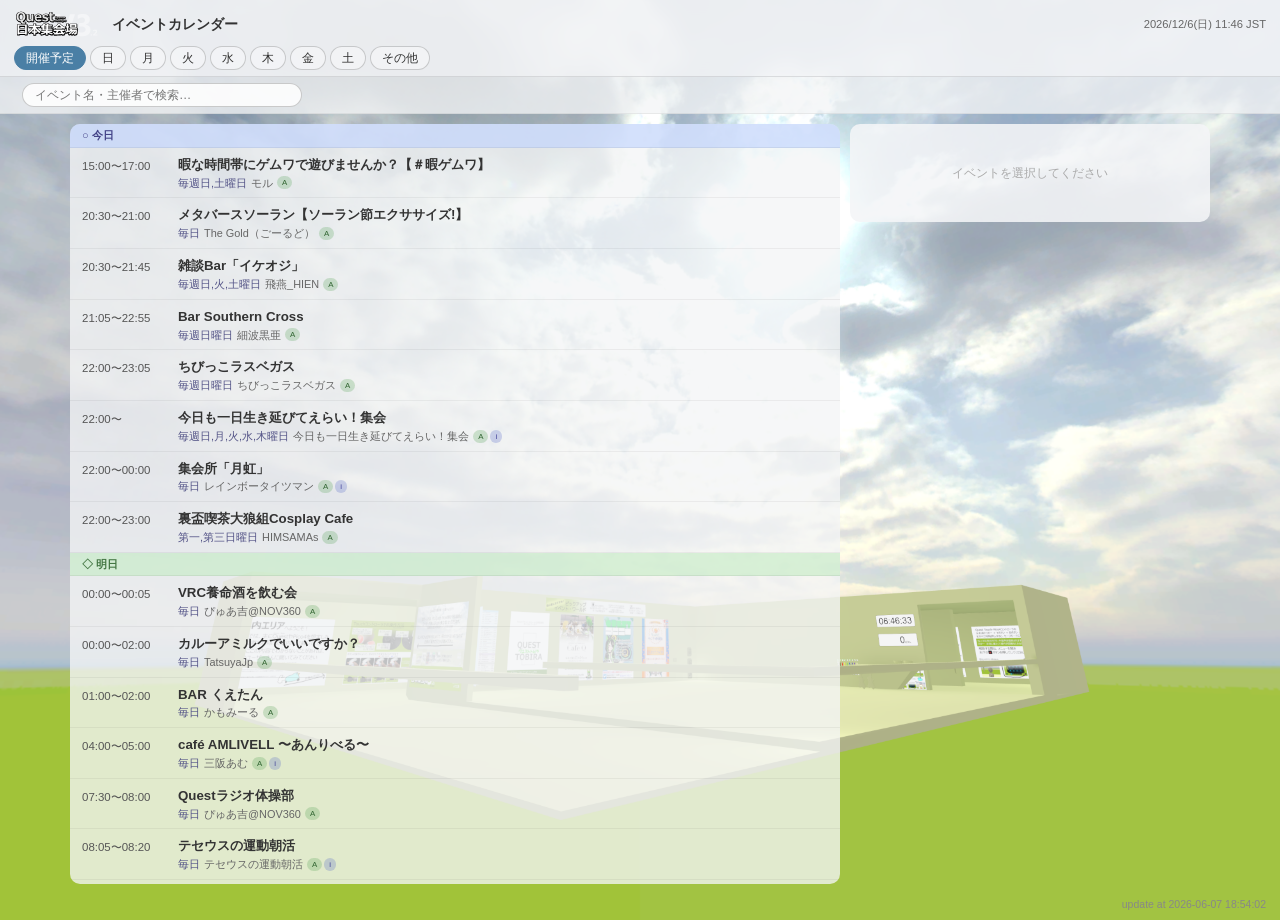
==== commit ec79e873: "credit" ====
--- a/qevcal-viewer.html
+++ b/qevcal-viewer.html
@@ -456,7 +456,6 @@
     let searchQuery = '';
     let selectedEventIdx = -1;
     let updateAt = '';
-    let credit = '';
 
     function getJSTNow() {
       return new Date(Date.now() + 9 * 3600 * 1000);
@@ -856,7 +855,6 @@
       const el = document.getElementById('updateInfo');
       const parts = [];
       if (updateAt) parts.push('update at ' + updateAt);
-      if (credit) parts.push(credit);
       el.textContent = parts.join(' / ');
     }
 
@@ -889,7 +887,6 @@
 
         updateAt = data.updateAt || '';
         allowIosToggle = typeof data.allowiosToggle === 'boolean' ? data.allowiosToggle : true;
-        credit = data.credit || '';
         allEvents = Array.isArray(data.events) ? data.events.map(normalizeEvent) : [];
 
         const toggleIOS = document.getElementById('toggleIOS');
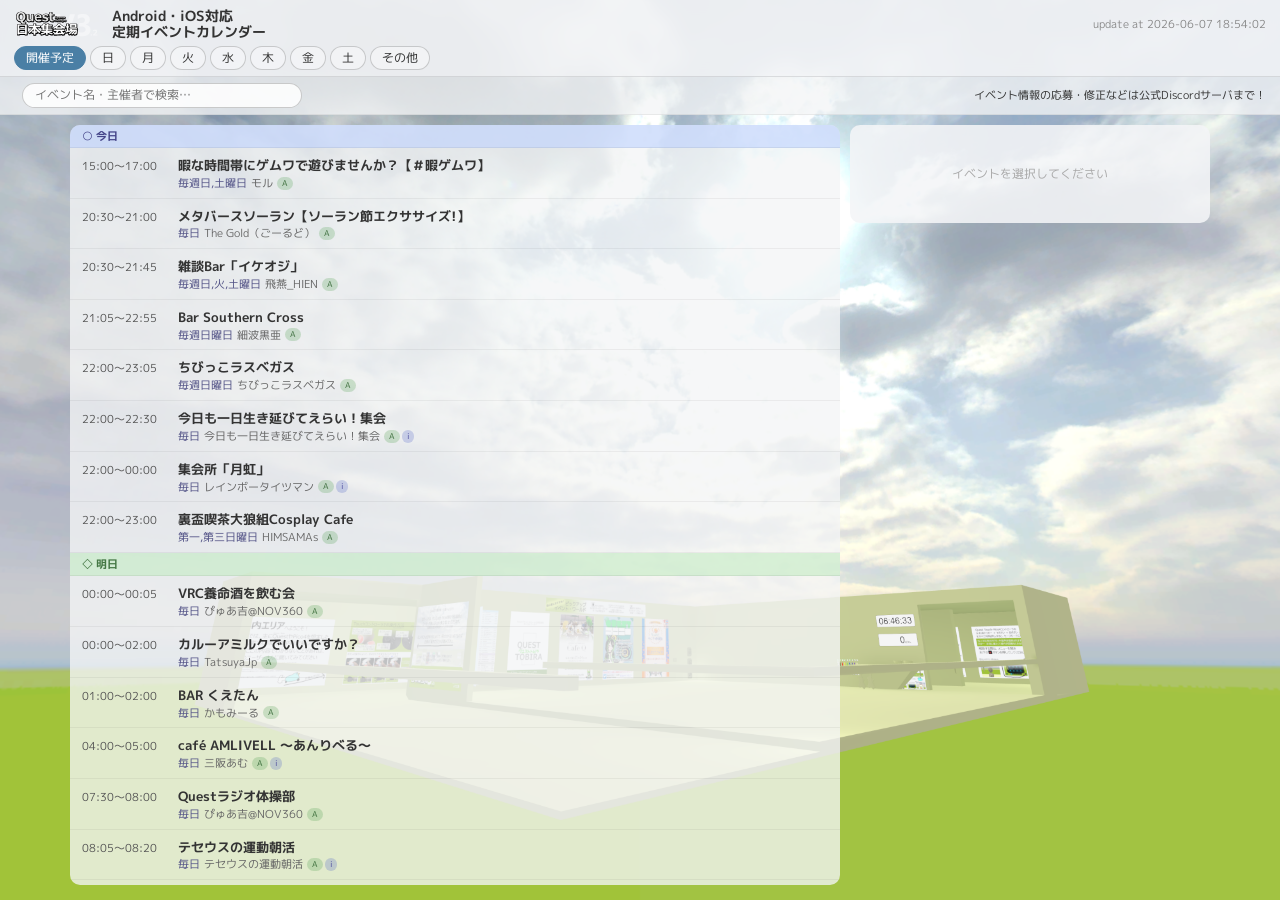
==== commit b6b84404: "qevcalビューア調整" ====
--- a/qevcal-viewer.html
+++ b/qevcal-viewer.html
@@ -5,383 +5,20 @@
   <meta charset="utf-8" />
   <meta name="viewport" content="width=device-width, initial-scale=1.0, user-scalable=no" />
   <meta name="robots" content="noindex,nofollow,noarchive">
-  <title>QevCal ビューワー - クエ集イベントカレンダー</title>
+  <title>Android・iOS定期イベントカレンダー - Quest日本集会場</title>
   <link rel="stylesheet" href="reset.css" />
-  <meta name="description" content="VRChatワールド「Quest日本集会場 (クエ集)」のイベントカレンダービューワーです。" />
-  <style>
-    /* ========== Base ========== */
-    body {
-      font-family: "Meiryo UI", MeiryoUI, "メイリオ", Meiryo, "游ゴシック", "Yu Gothic", YuGothic,
-        "Hiragino Kaku Gothic ProN", "Hiragino Kaku Gothic Pro", "ＭＳ ゴシック", sans-serif;
-      background-image: url(queshu_visual.png);
-      background-position: center center;
-      background-repeat: no-repeat;
-      background-attachment: fixed;
-      background-size: cover;
-      min-height: 100vh;
-      color: #333;
-      font-size: 14px;
-    }
+  <link href="qevcal-viewer.css" rel="stylesheet" />
+  <link href="https://fonts.googleapis.com/css2?family=M+PLUS+1p&display=swap" rel="stylesheet">
+  <meta name="description" content="Android・iOS定期イベントカレンダーのビューワです。" />
 
-    a { color: inherit; text-decoration: none; }
-    a:hover { text-decoration: underline; }
-
-    /* ========== Header ========== */
-    .viewer-header {
-      background: rgba(244, 245, 247, 0.92);
-      backdrop-filter: blur(6px);
-      padding: 8px 14px 6px;
-      position: sticky;
-      top: 0;
-      z-index: 100;
-      border-bottom: 1px solid rgba(0, 0, 0, 0.1);
-    }
-
-    .header-top {
-      display: flex;
-      align-items: center;
-      gap: 10px;
-      margin-bottom: 6px;
-    }
-
-    .header-logo { height: 32px; }
-
-    .header-title {
-      font-weight: bold;
-      font-size: 1em;
-      white-space: nowrap;
-    }
-
-    .current-datetime {
-      margin-left: auto;
-      font-size: 0.8em;
-      color: #666;
-      white-space: nowrap;
-    }
-
-    /* ========== Nav buttons ========== */
-    .nav-buttons {
-      display: flex;
-      flex-wrap: wrap;
-      gap: 4px;
-    }
-
-    .nav-btn {
-      padding: 4px 11px;
-      border-radius: 9999px;
-      background: rgba(244, 245, 247, 0.8);
-      border: 1px solid rgba(0, 0, 0, 0.18);
-      cursor: pointer;
-      font-size: 0.88em;
-      transition: background 0.15s, color 0.15s;
-      white-space: nowrap;
-    }
-
-    .nav-btn:hover { background: rgba(200, 220, 240, 0.9); }
-
-    .nav-btn.active {
-      background: #4a7fa5;
-      color: #fff;
-      border-color: #4a7fa5;
-    }
-
-    /* ========== Controls bar ========== */
-    .controls {
-      display: flex;
-      align-items: center;
-      flex-wrap: wrap;
-      gap: 8px;
-      padding: 6px 14px;
-      background: rgba(244, 245, 247, 0.78);
-      border-bottom: 1px solid rgba(0, 0, 0, 0.06);
-    }
-
-    .platform-label { font-size: 0.82em; color: #666; }
-
-    .platform-toggles { display: flex; gap: 4px; }
-
-    .toggle-btn {
-      padding: 3px 10px;
-      border-radius: 9999px;
-      background: rgba(220, 225, 230, 0.8);
-      border: 1px solid rgba(0, 0, 0, 0.15);
-      cursor: pointer;
-      font-size: 0.82em;
-      transition: background 0.15s, color 0.15s;
-    }
-
-    .toggle-btn.active {
-      background: #5a9050;
-      color: #fff;
-      border-color: #5a9050;
-    }
-
-    .toggle-btn[hidden] { display: none !important; }
-
-    .search-input {
-      flex: 1;
-      min-width: 140px;
-      max-width: 280px;
-      padding: 4px 12px;
-      border-radius: 9999px;
-      border: 1px solid rgba(0, 0, 0, 0.2);
-      background: rgba(255, 255, 255, 0.85);
-      font-size: 0.88em;
-    }
-
-    .search-input:focus { outline: none; border-color: #4a7fa5; }
-
-    /* ========== Main layout ========== */
-    .viewer-main {
-      display: grid;
-      grid-template-columns: 1fr 360px;
-      gap: 10px;
-      padding: 10px;
-      max-width: 1160px;
-      margin: 0 auto;
-    }
-
-    /* ========== Event list panel ========== */
-    .event-list-panel {
-      background: rgba(244, 245, 247, 0.78);
-      border-radius: 10px;
-      overflow-y: auto;
-      max-height: calc(100vh - 140px);
-    }
-
-    /* Section headers (開催中 / これから / 今日 / 明日) */
-    .section-header {
-      padding: 5px 12px;
-      font-size: 0.78em;
-      font-weight: bold;
-      background: rgba(190, 205, 220, 0.55);
-      border-bottom: 1px solid rgba(0, 0, 0, 0.06);
-      position: sticky;
-      top: 0;
-      z-index: 5;
-    }
-
-    .section-header.now { color: #b33; background: rgba(255, 200, 200, 0.6); }
-    .section-header.upcoming { color: #864; background: rgba(255, 235, 150, 0.6); }
-    .section-header.today { color: #448; background: rgba(190, 210, 255, 0.6); }
-    .section-header.tomorrow { color: #474; background: rgba(195, 235, 195, 0.6); }
-
-    /* Event item */
-    .event-item {
-      display: flex;
-      align-items: flex-start;
-      padding: 8px 12px;
-      border-bottom: 1px solid rgba(0, 0, 0, 0.05);
-      cursor: pointer;
-      transition: background 0.12s;
-    }
-
-    .event-item:hover { background: rgba(180, 210, 235, 0.45); }
-    .event-item.selected { background: rgba(74, 127, 165, 0.22); }
-
-    .event-time {
-      font-size: 0.82em;
-      color: #555;
-      min-width: 88px;
-      margin-right: 8px;
-      padding-top: 2px;
-      white-space: nowrap;
-      line-height: 1.5;
-    }
-
-    .event-info { flex: 1; min-width: 0; }
-
-    .event-name {
-      font-size: 0.95em;
-      font-weight: bold;
-      line-height: 1.4;
-      word-break: break-all;
-    }
-
-    .event-meta {
-      display: flex;
-      flex-wrap: wrap;
-      align-items: center;
-      gap: 4px;
-      font-size: 0.78em;
-      color: #666;
-      margin-top: 2px;
-    }
-
-    .event-schedule { color: #558; }
-    .event-biweekly { color: #858; }
-    .platform-badges { display: flex; gap: 2px; }
-
-    .platform-badge {
-      font-size: 0.72em;
-      padding: 1px 5px;
-      border-radius: 9999px;
-      line-height: 1.4;
-    }
-
-    .platform-badge.android { background: rgba(80, 160, 80, 0.25); color: #363; }
-    .platform-badge.ios { background: rgba(80, 100, 200, 0.25); color: #449; }
-
-    /* Empty / loading state */
-    .empty-state {
-      padding: 28px 20px;
-      text-align: center;
-      color: #888;
-      font-size: 0.9em;
-    }
-
-    /* ========== Detail panel ========== */
-    .detail-panel {
-      background: rgba(244, 245, 247, 0.88);
-      border-radius: 10px;
-      padding: 14px;
-      overflow-y: auto;
-      max-height: calc(100vh - 140px);
-      position: sticky;
-      top: 10px;
-      align-self: start;
-    }
-
-    .detail-close-btn {
-      display: none;
-      position: absolute;
-      top: 8px;
-      right: 12px;
-      cursor: pointer;
-      font-size: 1.2em;
-      color: #888;
-      background: none;
-      border: none;
-    }
-
-    .detail-empty {
-      color: #aaa;
-      text-align: center;
-      padding: 28px 12px;
-      font-size: 0.88em;
-    }
-
-    .detail-event-name {
-      font-size: 1.05em;
-      font-weight: bold;
-      line-height: 1.5;
-      margin-bottom: 12px;
-      word-break: break-all;
-    }
-
-    .detail-row {
-      display: flex;
-      gap: 8px;
-      margin-bottom: 7px;
-      font-size: 0.88em;
-    }
-
-    .detail-label {
-      color: #888;
-      min-width: 64px;
-      flex-shrink: 0;
-    }
-
-    .detail-value { flex: 1; word-break: break-all; }
-
-    .detail-notice {
-      margin-top: 10px;
-      padding: 8px 10px;
-      background: rgba(255, 220, 90, 0.3);
-      border-radius: 8px;
-      font-size: 0.82em;
-      color: #664;
-      border-left: 3px solid rgba(200, 160, 0, 0.5);
-    }
-
-    .detail-info {
-      margin-top: 10px;
-      padding: 8px 10px;
-      background: rgba(210, 225, 250, 0.35);
-      border-radius: 8px;
-      font-size: 0.82em;
-      color: #445;
-      line-height: 1.6;
-      white-space: pre-wrap;
-    }
-
-    .detail-note {
-      margin-top: 8px;
-      padding: 8px 10px;
-      background: rgba(210, 235, 210, 0.35);
-      border-radius: 8px;
-      font-size: 0.82em;
-      color: #464;
-      line-height: 1.6;
-      white-space: pre-wrap;
-    }
-
-    .group-link {
-      color: #4a7fa5;
-      text-decoration: underline;
-      word-break: break-all;
-    }
-
-    .cross-midnight-note {
-      font-size: 0.8em;
-      color: #888;
-      margin-left: 4px;
-    }
-
-    /* ========== Update info ========== */
-    .update-info {
-      font-size: 0.75em;
-      color: #888;
-      text-align: right;
-      padding: 4px 14px 10px;
-    }
-
-    /* ========== Mobile ========== */
-    @media (max-width: 768px) {
-      body { font-size: 13px; }
-
-      .viewer-main {
-        grid-template-columns: 1fr;
-        padding: 6px;
-        gap: 0;
-      }
-
-      .event-list-panel {
-        border-radius: 10px 10px 0 0;
-        max-height: calc(100vh - 150px);
-      }
-
-      .detail-panel {
-        display: none;
-        position: fixed;
-        bottom: 0;
-        left: 0;
-        right: 0;
-        top: auto;
-        max-height: 62vh;
-        border-radius: 14px 14px 0 0;
-        z-index: 200;
-        box-shadow: 0 -4px 24px rgba(0, 0, 0, 0.25);
-        background: rgba(244, 245, 247, 0.97);
-        align-self: auto;
-      }
-
-      .detail-panel.open { display: block; }
-      .detail-close-btn { display: block; }
-      .header-top { flex-wrap: wrap; }
-      .current-datetime { font-size: 0.75em; }
-      .controls { padding: 5px 10px; }
-      .search-input { max-width: none; }
-    }
-  </style>
 </head>
 
 <body>
   <header class="viewer-header">
     <div class="header-top">
       <a href="./"><img class="header-logo" src="queshulogo_vector.svg" alt="Quest日本集会場" /></a>
-      <span class="header-title">イベントカレンダー</span>
-      <span class="current-datetime" id="currentDateTime"></span>
+      <span class="header-title">Android・iOS対応</br>定期イベントカレンダー</span>
+      <span class="update-info" id="updateInfo"></span>
     </div>
     <nav class="nav-buttons" id="navButtons" role="navigation" aria-label="表示切替">
       <button class="nav-btn active" data-view="daily">開催予定</button>
@@ -402,8 +39,10 @@
       <button class="toggle-btn active" id="toggleAndroid">Android</button>
       <button class="toggle-btn active" id="toggleIOS">iOS</button>
     </div>
-    <input type="search" class="search-input" id="searchInput"
-      placeholder="イベント名・主催者で検索…" autocomplete="off" />
+    <input type="search" class="search-input" id="searchInput" placeholder="イベント名・主催者で検索…" autocomplete="off" />
+    <div class="discord-link" id="discordLink"><a
+        href="https://discord.gg/nGsTrKvbZv">イベント情報の応募・修正などは公式Discordサーバまで！</a>
+    </div>
   </div>
 
   <div class="viewer-main">
@@ -418,534 +57,8 @@
     </div>
   </div>
 
-  <div class="update-info" id="updateInfo"></div>
+  <script src="qevcal-viewer.js"></script>
 
-  <script>
-    const DAY_NAMES = ['日', '月', '火', '水', '木', '金', '土'];
-    const ORDINALS = ['一', '二', '三', '四', '五'];
-    const UPCOMING_EVENT_HOUR_RANGE = 1;
-
-    const SPECIAL_FLAGS = {
-      hideEndTime: 1 << 0,
-      forceEveryDay: 1 << 1,
-      forceEveryWeek: 1 << 2
-    };
-
-    const JOIN_METHOD_LABELS = {
-      0: 'その他',
-      1: 'Public',
-      2: 'GroupPublic',
-      3: 'Group+',
-      4: 'GroupOnly',
-      5: 'Friend+',
-      6: 'FriendOnly',
-      7: 'Invite',
-      8: 'グループ(種別未確認)',
-      9: 'フレンド(種別未確認)'
-    };
-
-    const GROUP_JOIN_METHODS = new Set([2, 3, 4, 8]);
-    const GROUP_INSTANCE_NOTICE =
-      'このイベントの参加にはVRChatグループへの参加が必要な場合があります。' +
-      'グループIDのリンクからグループに加入してください。';
-
-    let allEvents = [];
-    let currentView = 'daily';
-    let onlyIos = false;
-    let allowIosToggle = true;
-    let searchQuery = '';
-    let selectedEventIdx = -1;
-    let updateAt = '';
-
-    function getJSTNow() {
-      return new Date(Date.now() + 9 * 3600 * 1000);
-    }
-
-    function timeToMinutes(t) {
-      return Math.floor(t / 100) * 60 + (t % 100);
-    }
-
-    function formatTime(t) {
-      const h = Math.floor(t / 100);
-      const m = t % 100;
-      return String(h).padStart(2, '0') + ':' + String(m).padStart(2, '0');
-    }
-
-    function hasSpecialFlag(event, flag) {
-      return ((event.specialFlag || 0) & flag) !== 0;
-    }
-
-    function parseDateInMonth(dateInMonth) {
-      if (dateInMonth === '' || dateInMonth == null) return [];
-      return String(dateInMonth)
-        .split(',')
-        .map(s => parseInt(s.trim(), 10))
-        .filter(n => !Number.isNaN(n) && n >= 1 && n <= 31);
-    }
-
-    function formatTimeRange(event) {
-      const start = formatTime(event.startTime);
-      if (hasSpecialFlag(event, SPECIAL_FLAGS.hideEndTime)) return start + '〜';
-      return start + '〜' + formatTime(event.endTime);
-    }
-
-    function isCrossMidnight(event) {
-      return timeToMinutes(event.endTime) < timeToMinutes(event.startTime);
-    }
-
-    function getNowWeek(date) {
-      return date.getUTCDay();
-    }
-
-    function isInCurrentWeek(date, dayOfWeek, biweekly, event) {
-      if (hasSpecialFlag(event, SPECIAL_FLAGS.forceEveryWeek) || !biweekly) return true;
-      if (!hasDayBit(dayOfWeek, getNowWeek(date))) return false;
-      const weekOfMonth = Math.floor((date.getUTCDate() - 1) / 7) + 1;
-      if (weekOfMonth < 1 || weekOfMonth > 5) return false;
-      const weekMask = 1 << (weekOfMonth - 1);
-      return (biweekly & weekMask) !== 0;
-    }
-
-    function hasDayBit(dayOfWeek, jsDay) {
-      return (dayOfWeek & (1 << jsDay)) !== 0;
-    }
-
-    function matchesPlatform(event) {
-      if (!allowIosToggle) return true;
-      if (!onlyIos) return true;
-      return (event.platform & 2) !== 0;
-    }
-
-    function matchesSearch(event) {
-      if (!searchQuery) return true;
-      const q = searchQuery.toLowerCase();
-      return String(event.eventName || '').toLowerCase().includes(q) ||
-             String(event.organizer || '').toLowerCase().includes(q);
-    }
-
-    function getDayLabel(event) {
-      const dayOfWeek = event.dayOfWeek;
-      if (hasSpecialFlag(event, SPECIAL_FLAGS.forceEveryDay) || dayOfWeek === 127 || dayOfWeek === 0) return '毎日';
-      const days = [];
-      for (let i = 0; i < 7; i++) {
-        if (dayOfWeek & (1 << i)) days.push(DAY_NAMES[i]);
-      }
-      return days.join(',') + (days.length ? '曜日' : '');
-    }
-
-    function getBiweeklyLabel(event) {
-      if (hasSpecialFlag(event, SPECIAL_FLAGS.forceEveryWeek) || !event.biweekly) return '毎週';
-      const weeks = [];
-      for (let i = 0; i < 5; i++) {
-        if (event.biweekly & (1 << i)) weeks.push('第' + ORDINALS[i]);
-      }
-      return weeks.join(',');
-    }
-
-    function getScheduleLabel(event) {
-      const dateInMonths = event._parsedDateInMonths || [];
-      if (event.dateInMonth) {
-        return dateInMonths.length ? '毎月' + String(event.dateInMonth) + '日' : String(event.dateInMonth);
-      }
-
-      const dayLabel = getDayLabel(event);
-      const isEveryDay = dayLabel === '毎日';
-      if (isEveryDay) return dayLabel;
-      return getBiweeklyLabel(event) + dayLabel;
-    }
-
-    function getFilteredEventsByDate(targetDate) {
-      const result = [];
-      const day = targetDate.getUTCDate();
-      const week = getNowWeek(targetDate);
-
-      for (const event of allEvents) {
-        if (!matchesPlatform(event)) continue;
-        if (!matchesSearch(event)) continue;
-
-        const hasDateInMonth = event._parsedDateInMonths && event._parsedDateInMonths.length > 0;
-
-        if (hasDateInMonth) {
-          if (!event._parsedDateInMonths.includes(day)) continue;
-        } else {
-          if (!hasDayBit(event.dayOfWeek, week)) continue;
-          if (!isInCurrentWeek(targetDate, event.dayOfWeek, event.biweekly, event)) continue;
-        }
-
-        result.push(event);
-      }
-
-      return result;
-    }
-
-    function getStartedEvents(now) {
-      const result = [];
-      const yesterday = new Date(Date.UTC(now.getUTCFullYear(), now.getUTCMonth(), now.getUTCDate() - 1, now.getUTCHours(), now.getUTCMinutes(), now.getUTCSeconds()));
-      const todayDay = now.getUTCDate();
-      const yesterdayDay = yesterday.getUTCDate();
-      const nowMinutes = now.getUTCHours() * 60 + now.getUTCMinutes();
-      const todayWeek = getNowWeek(now);
-      const yesterdayWeek = getNowWeek(yesterday);
-
-      for (const event of allEvents) {
-        if (!matchesPlatform(event)) continue;
-        if (!matchesSearch(event)) continue;
-
-        const parsedDays = event._parsedDateInMonths || [];
-        const hasDateInMonth = parsedDays.length > 0;
-        const eventStart = timeToMinutes(event.startTime);
-        const eventEnd = timeToMinutes(event.endTime);
-        const crossesMidnight = eventEnd < eventStart;
-
-        let matchToday = false;
-        if (hasDateInMonth) {
-          matchToday = parsedDays.includes(todayDay);
-        } else {
-          matchToday = hasDayBit(event.dayOfWeek, todayWeek) && isInCurrentWeek(now, event.dayOfWeek, event.biweekly, event);
-        }
-
-        if (matchToday) {
-          if (crossesMidnight) {
-            if (nowMinutes >= eventStart) {
-              result.push(event);
-              continue;
-            }
-          } else if (nowMinutes >= eventStart && nowMinutes <= eventEnd) {
-            result.push(event);
-            continue;
-          }
-        }
-
-        if (crossesMidnight) {
-          let matchYesterday = false;
-          if (hasDateInMonth) {
-            matchYesterday = parsedDays.includes(yesterdayDay);
-          } else {
-            matchYesterday = hasDayBit(event.dayOfWeek, yesterdayWeek) && isInCurrentWeek(yesterday, event.dayOfWeek, event.biweekly, event);
-          }
-
-          if (matchYesterday && nowMinutes <= eventEnd) {
-            result.push(event);
-            continue;
-          }
-        }
-      }
-
-      return result;
-    }
-
-    function getDailyEvents(now) {
-      const nowMinutes = now.getUTCHours() * 60 + now.getUTCMinutes();
-      const nowTime = nowMinutes;
-      const todayEvents = getFilteredEventsByDate(now);
-      const tomorrow = new Date(Date.UTC(now.getUTCFullYear(), now.getUTCMonth(), now.getUTCDate() + 1, now.getUTCHours(), now.getUTCMinutes(), now.getUTCSeconds()));
-      const tomorrowEvents = getFilteredEventsByDate(tomorrow);
-      const startedIds = new Set(getStartedEvents(now).map(event => event._idx));
-      const result = { now: [], upcoming: [], today: [], tomorrow: [] };
-      const upcomingThresholdMinutes = UPCOMING_EVENT_HOUR_RANGE * 60;
-
-      for (const event of allEvents) {
-        if (startedIds.has(event._idx)) result.now.push(event);
-      }
-
-      for (const event of todayEvents) {
-        if (startedIds.has(event._idx)) continue;
-        const eventStart = timeToMinutes(event.startTime);
-        if (nowTime > eventStart) continue;
-        const diff = eventStart - nowTime;
-        if (diff <= upcomingThresholdMinutes) result.upcoming.push(event);
-        else result.today.push(event);
-      }
-
-      for (const event of tomorrowEvents) {
-        const eventStart = timeToMinutes(event.startTime) + 24 * 60;
-        const diff = eventStart - nowTime;
-        if (diff <= upcomingThresholdMinutes) result.upcoming.push(event);
-        else result.tomorrow.push(event);
-      }
-
-      const sortFn = (a, b) => a.startTime - b.startTime || a.eventName.localeCompare(b.eventName, 'ja');
-      result.now.sort(sortFn);
-      result.upcoming.sort(sortFn);
-      result.today.sort(sortFn);
-      result.tomorrow.sort(sortFn);
-      return result;
-    }
-
-    function getEventsByDayOfWeek(jsDay) {
-      return allEvents.filter(event => {
-        if (!matchesPlatform(event)) return false;
-        if (!matchesSearch(event)) return false;
-        if (jsDay !== 'none') return hasDayBit(event.dayOfWeek, jsDay);
-        return event.dayOfWeek === 0;
-      }).sort((a, b) => a.startTime - b.startTime || a.eventName.localeCompare(b.eventName, 'ja'));
-    }
-
-    function esc(str) {
-      return String(str)
-        .replace(/&/g, '&amp;')
-        .replace(/</g, '&lt;')
-        .replace(/>/g, '&gt;')
-        .replace(/"/g, '&quot;');
-    }
-
-    function platformBadgesHtml(platform) {
-      const parts = [];
-      if (platform & 1) parts.push('<span class="platform-badge android">A</span>');
-      if (platform & 2) parts.push('<span class="platform-badge ios">i</span>');
-      return parts.length ? '<span class="platform-badges">' + parts.join('') + '</span>' : '';
-    }
-
-    function renderEventItem(event) {
-      const isSelected = event._idx === selectedEventIdx ? ' selected' : '';
-      const schedule = getScheduleLabel(event);
-
-      return '<div class="event-item' + isSelected + '" role="listitem" data-idx="' + event._idx + '">' +
-        '<div class="event-time">' + esc(formatTimeRange(event)) + '</div>' +
-        '<div class="event-info">' +
-          '<div class="event-name">' + esc(event.eventName) + '</div>' +
-          '<div class="event-meta">' +
-            (schedule ? '<span class="event-schedule">' + esc(schedule) + '</span>' : '') +
-            (event.organizer ? '<span>' + esc(event.organizer) + '</span>' : '') +
-            platformBadgesHtml(event.platform) +
-          '</div>' +
-        '</div>' +
-      '</div>';
-    }
-
-    function renderSectionHeader(text, cls) {
-      return '<div class="section-header ' + cls + '">' + esc(text) + '</div>';
-    }
-
-    function renderDailyView(grouped) {
-      let html = '';
-      if (grouped.now.length) {
-        html += renderSectionHeader('● 開催中', 'now');
-        grouped.now.forEach(e => { html += renderEventItem(e); });
-      }
-      if (grouped.upcoming.length) {
-        html += renderSectionHeader('◎ これから', 'upcoming');
-        grouped.upcoming.forEach(e => { html += renderEventItem(e); });
-      }
-      if (grouped.today.length) {
-        html += renderSectionHeader('○ 今日', 'today');
-        grouped.today.forEach(e => { html += renderEventItem(e); });
-      }
-      if (grouped.tomorrow.length) {
-        html += renderSectionHeader('◇ 明日', 'tomorrow');
-        grouped.tomorrow.forEach(e => { html += renderEventItem(e); });
-      }
-      return html || '<div class="empty-state">本日のイベントはありません</div>';
-    }
-
-    function renderDayView(jsDay) {
-      const events = getEventsByDayOfWeek(jsDay);
-      if (!events.length) return '<div class="empty-state">' + DAY_NAMES[jsDay] + '曜日のイベントはありません</div>';
-      return events.map(renderEventItem).join('');
-    }
-
-    function renderNoneView() {
-      const events = getEventsByDayOfWeek('none');
-      if (!events.length) return '<div class="empty-state">その他のイベントはありません</div>';
-      return events.map(renderEventItem).join('');
-    }
-
-    function renderDetail(event) {
-      const emptyEl = document.getElementById('detailEmpty');
-      const contentEl = document.getElementById('detailContent');
-
-      if (!event) {
-        emptyEl.removeAttribute('hidden');
-        contentEl.setAttribute('hidden', '');
-        return;
-      }
-
-      emptyEl.setAttribute('hidden', '');
-      contentEl.removeAttribute('hidden');
-
-      const joinLabel = JOIN_METHOD_LABELS[event.joinMethod] || ('方式 ' + event.joinMethod);
-      const isGroupType = GROUP_JOIN_METHODS.has(event.joinMethod);
-      const crossMid = isCrossMidnight(event);
-      const platformNames = [];
-      if (event.platform & 1) platformNames.push('Android');
-      if (event.platform & 2) platformNames.push('iOS');
-
-      let html = '<div class="detail-event-name">' + esc(event.eventName) + '</div>';
-      if (event.organizer) html += detailRow('主催者', esc(event.organizer));
-
-      let timeVal = esc(formatTimeRange(event));
-      if (crossMid) timeVal += '<span class="cross-midnight-note">（日付跨ぎ）</span>';
-      html += detailRow('時間', timeVal);
-      html += detailRow('開催日', esc(getScheduleLabel(event)));
-      html += detailRow('参加方法', esc(joinLabel));
-      html += detailRow('対応機種', esc(platformNames.join(' / ')));
-
-      if (isGroupType && event.groupId) {
-        html += '<div class="detail-notice">⚠ ' + esc(GROUP_INSTANCE_NOTICE) + '</div>';
-      }
-
-      if (event.groupId) {
-        const groupUrl = 'https://vrchat.com/home/group/' + encodeURIComponent(event.groupId);
-        const linkHtml = '<a class="group-link" href="' + esc(groupUrl) + '" target="_blank" rel="noopener noreferrer">' + esc(event.groupId) + '</a>';
-        html += detailRow('グループ', linkHtml);
-      }
-
-      if (event.information) html += '<div class="detail-info">' + esc(event.information) + '</div>';
-      if (event.note) html += '<div class="detail-note">📝 ' + esc(event.note) + '</div>';
-
-      contentEl.innerHTML = html;
-      document.getElementById('detailPanel').classList.add('open');
-    }
-
-    function detailRow(label, valueHtml) {
-      return '<div class="detail-row">' +
-        '<span class="detail-label">' + esc(label) + '</span>' +
-        '<span class="detail-value">' + valueHtml + '</span>' +
-      '</div>';
-    }
-
-    function render() {
-      const now = getJSTNow();
-      const listEl = document.getElementById('eventListPanel');
-      let html = '';
-
-      if (currentView === 'daily') html = renderDailyView(getDailyEvents(now));
-      else if (currentView === 'none') html = renderNoneView();
-      else html = renderDayView(parseInt(currentView, 10));
-
-      listEl.innerHTML = html;
-      listEl.querySelectorAll('.event-item').forEach(el => {
-        el.addEventListener('click', () => {
-          const idx = parseInt(el.dataset.idx, 10);
-          selectEvent(idx);
-        });
-      });
-
-      updateCurrentDateTime(now);
-      updateUpdateInfo();
-    }
-
-    function selectEvent(idx) {
-      selectedEventIdx = idx;
-      renderDetail(allEvents[idx]);
-      document.querySelectorAll('.event-item').forEach(el => {
-        el.classList.toggle('selected', parseInt(el.dataset.idx, 10) === idx);
-      });
-    }
-
-    function closeDetail() {
-      document.getElementById('detailPanel').classList.remove('open');
-      selectedEventIdx = -1;
-      renderDetail(null);
-      document.querySelectorAll('.event-item.selected').forEach(el => el.classList.remove('selected'));
-    }
-
-    function updateCurrentDateTime(now) {
-      const el = document.getElementById('currentDateTime');
-      const y = now.getUTCFullYear();
-      const mo = now.getUTCMonth() + 1;
-      const d = now.getUTCDate();
-      const dow = DAY_NAMES[now.getUTCDay()];
-      const h = String(now.getUTCHours()).padStart(2, '0');
-      const mi = String(now.getUTCMinutes()).padStart(2, '0');
-      el.textContent = y + '/' + mo + '/' + d + '(' + dow + ') ' + h + ':' + mi + ' JST';
-    }
-
-    function updateUpdateInfo() {
-      const el = document.getElementById('updateInfo');
-      const parts = [];
-      if (updateAt) parts.push('update at ' + updateAt);
-      el.textContent = parts.join(' / ');
-    }
-
-    function normalizeEvent(raw, idx) {
-      return {
-        ...raw,
-        _idx: idx,
-        eventName: raw.eventName || '',
-        dayOfWeek: Number(raw.dayOfWeek || 0),
-        biweekly: Number(raw.biweekly || 0),
-        dateInMonth: raw.dateInMonth ?? '',
-        startTime: Number(raw.startTime || 0),
-        endTime: Number(raw.endTime || 0),
-        organizer: raw.organizer || '',
-        joinMethod: Number(raw.joinMethod || 0),
-        platform: Number(raw.platform || 0),
-        groupId: raw.groupId || '',
-        information: raw.information || '',
-        note: raw.note || '',
-        specialFlag: Number(raw.specialFlag ?? raw.specialFlags ?? 0),
-        _parsedDateInMonths: parseDateInMonth(raw.dateInMonth)
-      };
-    }
-
-    async function loadData() {
-      try {
-        const resp = await fetch('./qevcal.json', { cache: 'no-cache' });
-        if (!resp.ok) throw new Error('HTTP ' + resp.status);
-        const data = await resp.json();
-
-        updateAt = data.updateAt || '';
-        allowIosToggle = typeof data.allowiosToggle === 'boolean' ? data.allowiosToggle : true;
-        allEvents = Array.isArray(data.events) ? data.events.map(normalizeEvent) : [];
-
-        const toggleIOS = document.getElementById('toggleIOS');
-        const platformLabel = document.getElementById('platformLabel');
-        if (!allowIosToggle) {
-          onlyIos = false;
-          toggleIOS.hidden = true;
-          platformLabel.hidden = true;
-          document.getElementById('platformToggles').hidden = true;
-        } else {
-          toggleIOS.hidden = false;
-          platformLabel.hidden = false;
-          document.getElementById('platformToggles').hidden = false;
-        }
-
-        renderDetail(null);
-        render();
-      } catch (err) {
-        console.error(err);
-        document.getElementById('eventListPanel').innerHTML =
-          '<div class="empty-state">データの読み込みに失敗しました</div>';
-      }
-    }
-
-    function initNav() {
-      document.querySelectorAll('#navButtons .nav-btn').forEach(btn => {
-        btn.addEventListener('click', () => {
-          currentView = btn.dataset.view;
-          document.querySelectorAll('#navButtons .nav-btn').forEach(b => b.classList.remove('active'));
-          btn.classList.add('active');
-          render();
-        });
-      });
-    }
-
-    function initControls() {
-      const toggleIOS = document.getElementById('toggleIOS');
-      toggleIOS.addEventListener('click', () => {
-        if (!allowIosToggle) return;
-        onlyIos = !onlyIos;
-        toggleIOS.classList.toggle('active', onlyIos);
-        render();
-      });
-
-      document.getElementById('toggleAndroid').hidden = true;
-
-      document.getElementById('searchInput').addEventListener('input', e => {
-        searchQuery = e.target.value.trim();
-        render();
-      });
-
-      document.getElementById('detailCloseBtn').addEventListener('click', closeDetail);
-    }
-
-    initNav();
-    initControls();
-    loadData();
-    setInterval(render, 60 * 1000);
-  </script>
 </body>
 
-</html>
+</html>
--- a/qevcal-viewer.css
+++ b/qevcal-viewer.css
@@ -0,0 +1,440 @@
+/* ========== Base ========== */
+body {
+    font-family: "M PLUS 1p", "Meiryo UI", MeiryoUI, "メイリオ", Meiryo, "游ゴシック", "Yu Gothic", YuGothic, "Hiragino Kaku Gothic ProN", "Hiragino Kaku Gothic Pro", "ＭＳ ゴシック", sans-serif;
+    background-image: url(queshu_visual.png);
+    background-position: center center;
+    background-repeat: no-repeat;
+    background-attachment: fixed;
+    background-size: cover;
+    min-height: 100vh;
+    color: #333;
+    font-size: 14px;
+}
+
+a {
+    color: inherit;
+    text-decoration: none;
+}
+
+a:hover {
+    text-decoration: underline;
+}
+
+/* ========== Header ========== */
+.viewer-header {
+    background: rgba(244, 245, 247, 0.92);
+    backdrop-filter: blur(6px);
+    padding: 8px 14px 6px;
+    position: sticky;
+    top: 0;
+    z-index: 100;
+    border-bottom: 1px solid rgba(0, 0, 0, 0.1);
+}
+
+.header-top {
+    display: flex;
+    align-items: center;
+    gap: 10px;
+    margin-bottom: 6px;
+}
+
+.header-logo {
+    height: 32px;
+}
+
+.header-title {
+    font-weight: bold;
+    font-size: 1em;
+    white-space: nowrap;
+}
+
+.discord-link {
+    font-size: 0.75em;
+    white-space: nowrap;
+    margin-left: auto;
+}
+
+/* ========== Nav buttons ========== */
+.nav-buttons {
+    display: flex;
+    flex-wrap: wrap;
+    gap: 4px;
+}
+
+.nav-btn {
+    padding: 4px 11px;
+    border-radius: 9999px;
+    background: rgba(244, 245, 247, 0.8);
+    border: 1px solid rgba(0, 0, 0, 0.18);
+    cursor: pointer;
+    font-size: 0.88em;
+    transition: background 0.15s, color 0.15s;
+    white-space: nowrap;
+}
+
+.nav-btn:hover {
+    background: rgba(200, 220, 240, 0.9);
+}
+
+.nav-btn.active {
+    background: #4a7fa5;
+    color: #fff;
+    border-color: #4a7fa5;
+}
+
+/* ========== Controls bar ========== */
+.controls {
+    display: flex;
+    align-items: center;
+    flex-wrap: wrap;
+    gap: 8px;
+    padding: 6px 14px;
+    background: rgba(244, 245, 247, 0.78);
+    border-bottom: 1px solid rgba(0, 0, 0, 0.06);
+}
+
+.platform-label {
+    font-size: 0.82em;
+    color: #666;
+}
+
+.platform-toggles {
+    display: flex;
+    gap: 4px;
+}
+
+.toggle-btn {
+    padding: 3px 10px;
+    border-radius: 9999px;
+    background: rgba(220, 225, 230, 0.8);
+    border: 1px solid rgba(0, 0, 0, 0.15);
+    cursor: pointer;
+    font-size: 0.82em;
+    transition: background 0.15s, color 0.15s;
+}
+
+.toggle-btn.active {
+    background: #5a9050;
+    color: #fff;
+    border-color: #5a9050;
+}
+
+.toggle-btn[hidden] {
+    display: none !important;
+}
+
+.search-input {
+    flex: 1;
+    min-width: 140px;
+    max-width: 280px;
+    padding: 4px 12px;
+    border-radius: 9999px;
+    border: 1px solid rgba(0, 0, 0, 0.2);
+    background: rgba(255, 255, 255, 0.85);
+    font-size: 0.88em;
+}
+
+.search-input:focus {
+    outline: none;
+    border-color: #4a7fa5;
+}
+
+/* ========== Main layout ========== */
+.viewer-main {
+    display: grid;
+    grid-template-columns: 1fr 360px;
+    gap: 10px;
+    padding: 10px;
+    max-width: 1160px;
+    margin: 0 auto;
+}
+
+/* ========== Event list panel ========== */
+.event-list-panel {
+    background: rgba(244, 245, 247, 0.78);
+    border-radius: 10px;
+    overflow-y: auto;
+    max-height: calc(100vh - 140px);
+}
+
+/* Section headers (開催中 / これから / 今日 / 明日) */
+.section-header {
+    padding: 5px 12px;
+    font-size: 0.78em;
+    font-weight: bold;
+    background: rgba(190, 205, 220, 0.55);
+    border-bottom: 1px solid rgba(0, 0, 0, 0.06);
+    position: sticky;
+    top: 0;
+    z-index: 5;
+}
+
+.section-header.now {
+    color: #b33;
+    background: rgba(255, 200, 200, 0.6);
+}
+
+.section-header.upcoming {
+    color: #864;
+    background: rgba(255, 235, 150, 0.6);
+}
+
+.section-header.today {
+    color: #448;
+    background: rgba(190, 210, 255, 0.6);
+}
+
+.section-header.tomorrow {
+    color: #474;
+    background: rgba(195, 235, 195, 0.6);
+}
+
+/* Event item */
+.event-item {
+    display: flex;
+    align-items: flex-start;
+    padding: 8px 12px;
+    border-bottom: 1px solid rgba(0, 0, 0, 0.05);
+    cursor: pointer;
+    transition: background 0.12s;
+}
+
+.event-item:hover {
+    background: rgba(180, 210, 235, 0.45);
+}
+
+.event-item.selected {
+    background: rgba(74, 127, 165, 0.22);
+}
+
+.event-time {
+    font-size: 0.82em;
+    color: #555;
+    min-width: 88px;
+    margin-right: 8px;
+    padding-top: 2px;
+    white-space: nowrap;
+    line-height: 1.5;
+}
+
+.event-info {
+    flex: 1;
+    min-width: 0;
+}
+
+.event-name {
+    font-size: 0.95em;
+    font-weight: bold;
+    line-height: 1.4;
+    word-break: break-all;
+}
+
+.event-meta {
+    display: flex;
+    flex-wrap: wrap;
+    align-items: center;
+    gap: 4px;
+    font-size: 0.78em;
+    color: #666;
+    margin-top: 2px;
+}
+
+.event-schedule {
+    color: #558;
+}
+
+.event-biweekly {
+    color: #858;
+}
+
+.platform-badges {
+    display: flex;
+    gap: 2px;
+}
+
+.platform-badge {
+    font-size: 0.72em;
+    padding: 1px 5px;
+    border-radius: 9999px;
+    line-height: 1.4;
+}
+
+.platform-badge.android {
+    background: rgba(80, 160, 80, 0.25);
+    color: #363;
+}
+
+.platform-badge.ios {
+    background: rgba(80, 100, 200, 0.25);
+    color: #449;
+}
+
+/* Empty / loading state */
+.empty-state {
+    padding: 28px 20px;
+    text-align: center;
+    color: #888;
+    font-size: 0.9em;
+}
+
+/* ========== Detail panel ========== */
+.detail-panel {
+    background: rgba(244, 245, 247, 0.88);
+    border-radius: 10px;
+    padding: 14px;
+    overflow-y: auto;
+    max-height: calc(100vh - 140px);
+    position: sticky;
+    top: 10px;
+    align-self: start;
+}
+
+.detail-close-btn {
+    display: none;
+    position: absolute;
+    top: 8px;
+    right: 12px;
+    cursor: pointer;
+    font-size: 1.2em;
+    color: #888;
+    background: none;
+    border: none;
+}
+
+.detail-empty {
+    color: #aaa;
+    text-align: center;
+    padding: 28px 12px;
+    font-size: 0.88em;
+}
+
+.detail-event-name {
+    font-size: 1.05em;
+    font-weight: bold;
+    line-height: 1.5;
+    margin-bottom: 12px;
+    word-break: break-all;
+}
+
+.detail-row {
+    display: flex;
+    gap: 8px;
+    margin-bottom: 7px;
+    font-size: 0.88em;
+}
+
+.detail-label {
+    color: #888;
+    min-width: 64px;
+    flex-shrink: 0;
+}
+
+.detail-value {
+    flex: 1;
+    word-break: break-all;
+}
+
+.detail-notice {
+    margin-bottom: 10px;
+    padding: 8px 10px;
+    background: rgba(255, 220, 90, 0.3);
+    border-radius: 8px;
+    font-size: 0.82em;
+    color: #664;
+}
+
+.detail-info {
+    margin-top: 10px;
+    padding: 8px 10px;
+    background: rgba(210, 225, 250, 0.35);
+    border-radius: 8px;
+    font-size: 0.82em;
+    color: #445;
+    line-height: 1.6;
+    white-space: pre-wrap;
+}
+
+.detail-note {
+    margin-top: 8px;
+    padding: 8px 10px;
+    background: rgba(210, 235, 210, 0.35);
+    border-radius: 8px;
+    font-size: 0.82em;
+    color: #464;
+    line-height: 1.6;
+    white-space: pre-wrap;
+}
+
+.group-link {
+    color: #4a7fa5;
+    text-decoration: underline;
+    word-break: break-all;
+}
+
+.cross-midnight-note {
+    font-size: 0.8em;
+    color: #888;
+    margin-left: 4px;
+}
+
+/* ========== Update info ========== */
+.update-info {
+    font-size: 0.75em;
+    color: #888;
+    text-align: right;
+    margin-left: auto;
+    white-space: nowrap;
+}
+
+/* ========== Mobile ========== */
+@media (max-width: 768px) {
+    body {
+        font-size: 13px;
+    }
+
+    .viewer-main {
+        grid-template-columns: 1fr;
+        padding: 6px;
+        gap: 0;
+    }
+
+    .event-list-panel {
+        border-radius: 10px 10px 0 0;
+        max-height: calc(100vh - 150px);
+    }
+
+    .detail-panel {
+        display: none;
+        position: fixed;
+        bottom: 0;
+        left: 0;
+        right: 0;
+        top: auto;
+        max-height: 62vh;
+        border-radius: 14px 14px 0 0;
+        z-index: 200;
+        box-shadow: 0 -4px 24px rgba(0, 0, 0, 0.25);
+        background: rgba(244, 245, 247, 0.97);
+        align-self: auto;
+    }
+
+    .detail-panel.open {
+        display: block;
+    }
+
+    .detail-close-btn {
+        display: block;
+    }
+
+    .header-top {
+        flex-wrap: wrap;
+    }
+
+    .controls {
+        padding: 5px 10px;
+    }
+
+    .search-input {
+        max-width: none;
+    }
+}
